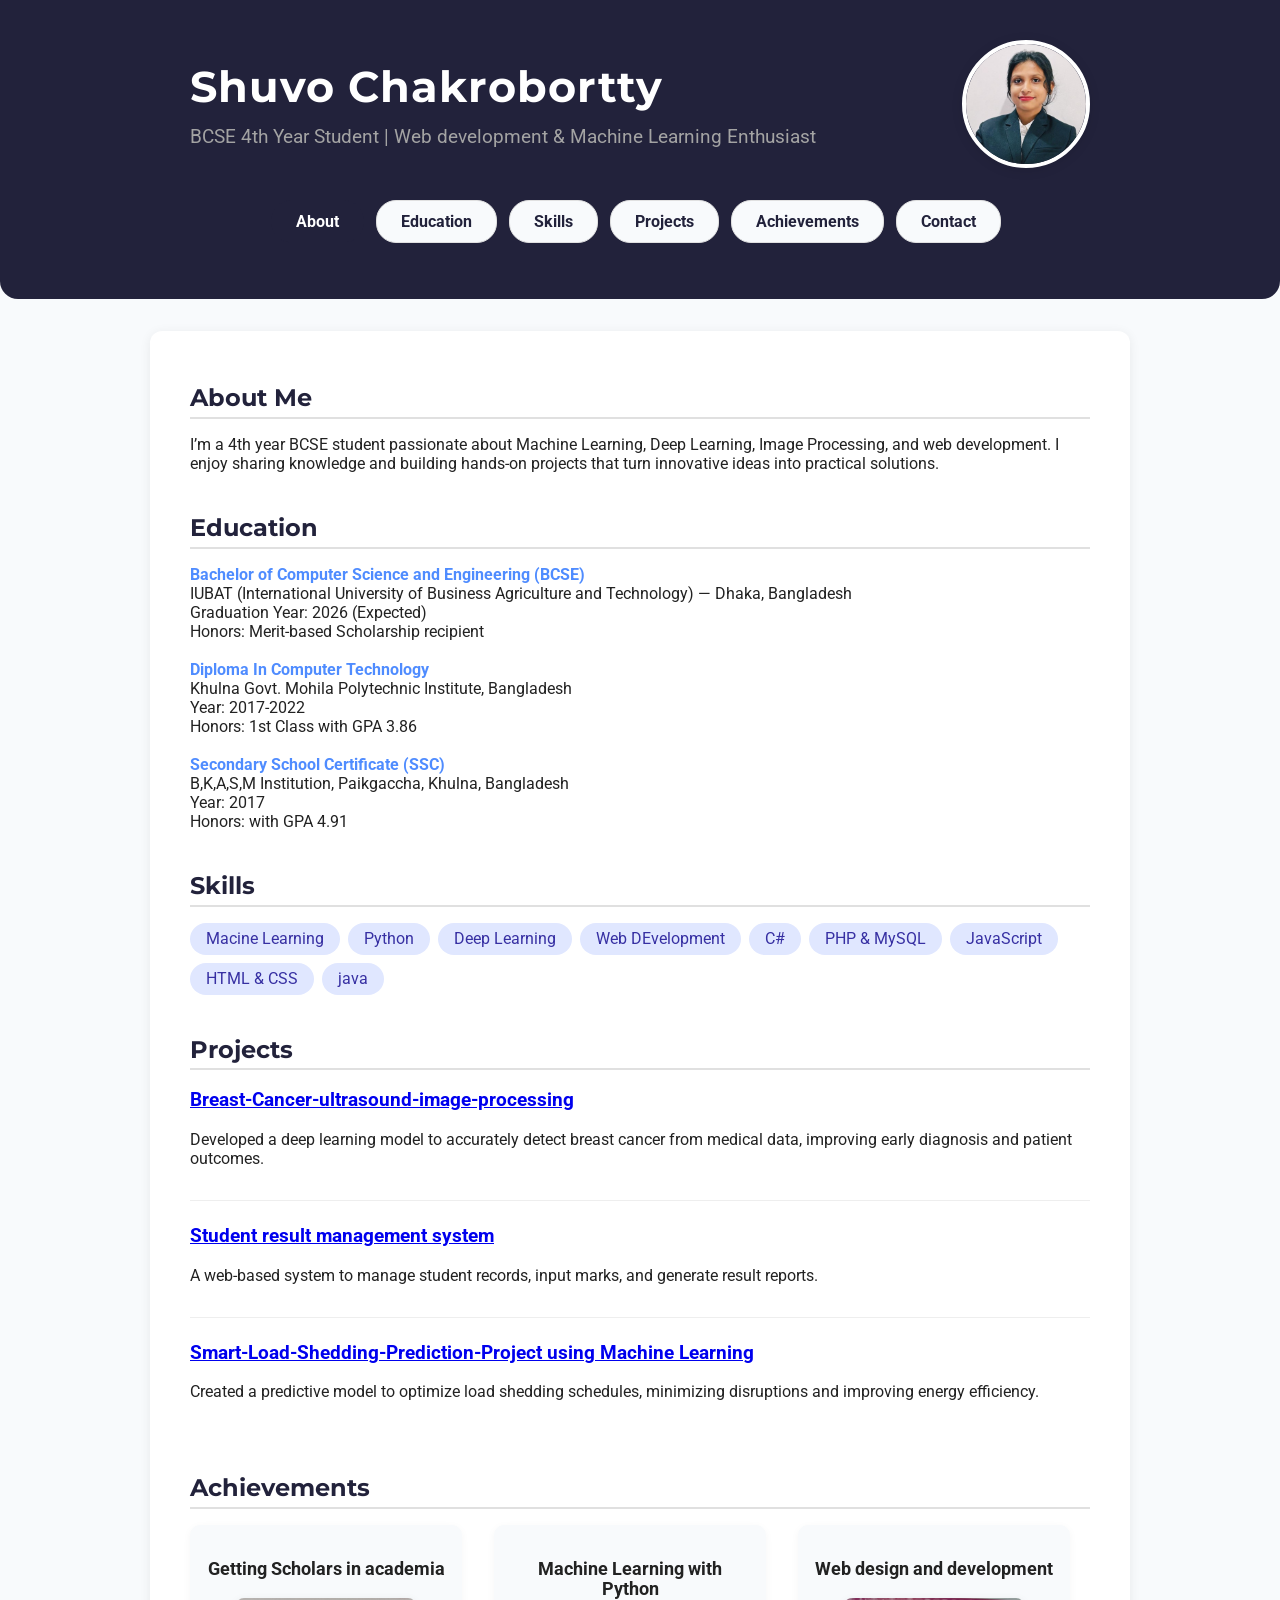
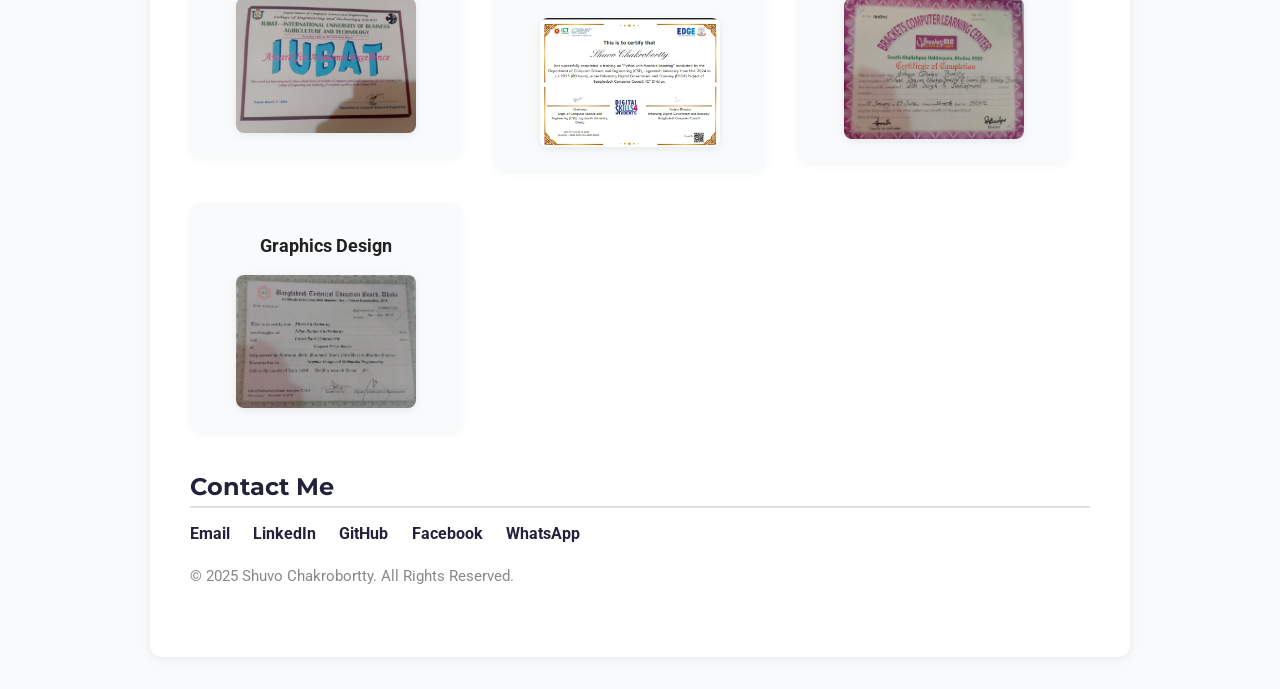
==== index.html @ f6834ede "updated" ====
<!DOCTYPE html>
<html lang="en">
<head>
    <meta charset="UTF-8">
    <meta name="viewport" content="width=device-width, initial-scale=1.0">
    <title> Shuvo Chakrobortty - Portfolio</title>
    <link href="https://fonts.googleapis.com/css?family=Montserrat:700,400|Roboto:400,700&display=swap" rel="stylesheet">
    <link rel="stylesheet" href="style.css">
</head>
<body>
    <header>
        <div class="header-flex">
            <div class="header-info">
                <h1 id="name">Shuvo Chakrobortty</h1>
                <p id="role">BCSE 4th Year Student | Web development  & Machine Learning Enthusiast</p>
            </div>
            <img src="1000022565.jpg" alt="D:\GitHub\GIT HUB SIGN IN\Portfolioe" class="profile-photo">
        </div>
        <nav>
            <a href="#about" class="active">About</a>
            <a href="#education">Education</a>
            <a href="#skills">Skills</a>
            <a href="#projects">Projects</a>
            <a href="#achievements">Achievements</a>
            <a href="#contact">Contact</a>
        </nav>
    </header>
    <div class="container">
        <section id="about" class="section active">
            <h2>About Me</h2>
            <p id="about-text">I’m a 4th year BCSE student passionate about Machine Learning, Deep Learning, Image Processing, and web development. I enjoy sharing knowledge and building hands-on projects that turn innovative ideas into practical solutions.</p>
        </section>
        <section id="education" class="section">
            <h2>Education</h2>
            <div class="edu-block">
                <div class="edu-title">Bachelor of Computer Science and Engineering (BCSE)</div>
                <div>IUBAT (International University of Business Agriculture and Technology) — Dhaka, Bangladesh</div>
                <div>Graduation Year: 2026 (Expected)</div>
                <div>Honors: Merit-based Scholarship recipient</div>
            </div>
            <div class="edu-block">
                <div class="edu-title">Diploma In Computer Technology</div>
                <div>Khulna Govt. Mohila Polytechnic Institute, Bangladesh</div>
                <div>Year: 2017-2022</div>
                <div>Honors: 1st Class with GPA 3.86</div>
            </div>
            <div class="edu-block">
                <div class="edu-title">Secondary School Certificate (SSC)</div>
                <div>B,K,A,S,M Institution, Paikgaccha, Khulna, Bangladesh</div>
                <div>Year: 2017</div>
                <div>Honors: with GPA 4.91</div>
            </div>
        </section>
        <section id="skills" class="section">
            <h2>Skills</h2>
            <div class="skills-list" id="skills-list"></div>
        </section>
        <section id="projects" class="section">
            <h2>Projects</h2>
            <div id="projects-list"></div>
        </section>
        <section id="achievements" class="section">
            <h2>Achievements</h2>
            <div id="achievements-list"></div>
        </section>
        <section id="contact" class="section">
            <h2>Contact Me</h2>
            <div class="contact-links">
                <a href="srishuvo928@gmail.com">Email</a>
                <a href="https://www.linkedin.com/in/shuvo-chakrobortty-3897a1336/" target="_blank">LinkedIn</a>
                <a href="https://github.com/Shuvo928" target="_blank">GitHub</a>
                <a href="https://www.facebook.com/shuvosri.chakrobortty/" target="_blank">Facebook</a>
                <a href="https://wa.me/+8801853737654" target="_blank">WhatsApp</a>
            </div>
            <div style="margin-top:1.5rem;color:#888;font-size:0.95em;">© 2025 Shuvo Chakrobortty. All Rights Reserved.</div>
        </section>
    </div>
    <!-- Image modal for achievement images -->
    <div id="img-modal" class="img-modal" role="dialog" aria-hidden="true">
        <button class="modal-close" aria-label="Close">&times;</button>
        <div class="modal-content"><img src="" alt=""></div>
    </div>
    <script src="main.js"></script>
</body>
</html>
---- style.css ----
/* Header flex layout for name/info and photo */
.header-flex {
    display: flex;
    align-items: center;
    justify-content: space-between;
    max-width: 900px;
    margin: 0 auto;
    padding: 0 2.5rem;
}
.header-info {
    text-align: left;
}
.profile-photo {
    width: 120px;
    height: 120px;
    object-fit: cover;
    border-radius: 50%;
    border: 4px solid #fff;
    box-shadow: 0 2px 12px rgba(0,0,0,0.10);
    background: #e0e0e0;
    margin-left: 2rem;
}
@media (max-width: 700px) {
    .header-flex {
        flex-direction: column;
        align-items: center;
        padding: 0 1rem;
    }
    .header-info {
        text-align: center;
    }
    .profile-photo {
        margin-left: 0;
        margin-top: 1rem;
    }
}
body {
    font-family: 'Roboto', Arial, sans-serif;
    margin: 0;
    background: #f8fafc;
    color: #222;
}
.container {
    max-width: 900px;
    margin: 2rem auto;
    background: #fff;
    border-radius: 12px;
    box-shadow: 0 2px 12px rgba(0,0,0,0.07);
    padding: 2rem 2.5rem;
}
header {
    background: #22223b;
    color: #fff;
    padding: 2.5rem 0 1.5rem 0;
    text-align: center;
    border-radius: 0 0 18px 18px;
}
header h1 {
    margin: 0;
    font-family: 'Montserrat', Arial, sans-serif;
    font-size: 2.7rem;
    letter-spacing: 1px;
}
header p {
    margin: 0.7rem 0 0 0;
    font-size: 1.2rem;
    color: #a3a3a3;
}
nav {
    margin: 2rem 0 1.5rem 0;
    text-align: center;
}
nav a {
    display: inline-block;
    background: #f8fafc;
    color: #22223b;
    border: 1px solid #e0e0e0;
    padding: 0.7rem 1.5rem;
    margin: 0 0.5rem 0.5rem 0;
    border-radius: 20px;
    font-weight: bold;
    text-decoration: none;
    transition: background 0.2s, color 0.2s, border 0.2s;
}
nav a.active, nav a:hover {
    background: #22223b;
    color: #fff;
    border: 1px solid #22223b;
}
section {
    margin-bottom: 2.5rem;
}
h2 {
    font-family: 'Montserrat', Arial, sans-serif;
    color: #22223b;
    margin-bottom: 1rem;
    font-size: 1.5rem;
    border-bottom: 2px solid #e0e0e0;
    padding-bottom: 0.3rem;
}
.skills-list {
    display: flex;
    flex-wrap: wrap;
    gap: 0.5rem;
}
.skill {
    background: #e0e7ff;
    color: #3730a3;
    padding: 0.4rem 1rem;
    border-radius: 16px;
    font-size: 1rem;
}
.project {
    margin-bottom: 1.5rem;
    padding-bottom: 1rem;
    border-bottom: 1px solid #eee;
}
.project:last-child {
    border-bottom: none;
}
.edu-block, .exp-block {
    margin-bottom: 1.2rem;
}
.edu-title, .exp-title {
    font-weight: bold;
    color: #4f8cff;
}
/* Achievements horizontal layout */
.achievements-list {
    display: flex;
    flex-wrap: wrap;
    gap: 2rem;
    align-items: flex-start;
    justify-content: flex-start;
}
.achievement-item {
    flex: 0 1 240px;
    display: flex;
    flex-direction: column;
    align-items: center;
    background: #f8fafc;
    border-radius: 10px;
    box-shadow: 0 2px 8px rgba(0,0,0,0.04);
    padding: 1rem 1rem 1.5rem 1rem;
    min-width: 200px;
    max-width: 260px;
}
.achievement-item h3 {
    font-size: 1.1rem;
    margin-bottom: 0.7rem;
    text-align: center;
}
.cert-img {
    max-width: 180px;
    border-radius: 8px;
    margin: 0.5rem 0 0 0;
    box-shadow: 0 2px 8px rgba(0,0,0,0.08);
}
@media (max-width: 900px) {
    .achievements-list {
        gap: 1rem;
    }
    .achievement-item {
        max-width: 48vw;
    }
}
@media (max-width: 600px) {
    .achievements-list {
        flex-direction: column;
        gap: 1.5rem;
    }
    .achievement-item {
        max-width: 100%;
    }
}
.contact-links a {
    margin-right: 1.2rem;
    color: #22223b;
    text-decoration: none;
    font-weight: bold;
    transition: color 0.2s;
}
.contact-links a:hover {
    color: #4f8cff;
}
@media (max-width: 600px) {
    .container { padding: 1rem; }
    header h1 { font-size: 1.5rem; }
}

/* Image modal styles */
#img-modal {
    position: fixed;
    inset: 0;
    display: none;
    align-items: center;
    justify-content: center;
    background: rgba(0,0,0,0.75);
    z-index: 1200;
    padding: 2rem;
}
#img-modal.open {
    display: flex;
}
#img-modal .modal-content img {
    max-width: 100%;
    max-height: 100%;
    border-radius: 8px;
    box-shadow: 0 6px 30px rgba(0,0,0,0.6);
}
.modal-close {
    position: absolute;
    top: 18px;
    right: 20px;
    background: transparent;
    color: #fff;
    border: none;
    font-size: 2rem;
    line-height: 1;
    cursor: pointer;
}
.cert-img { cursor: zoom-in; }
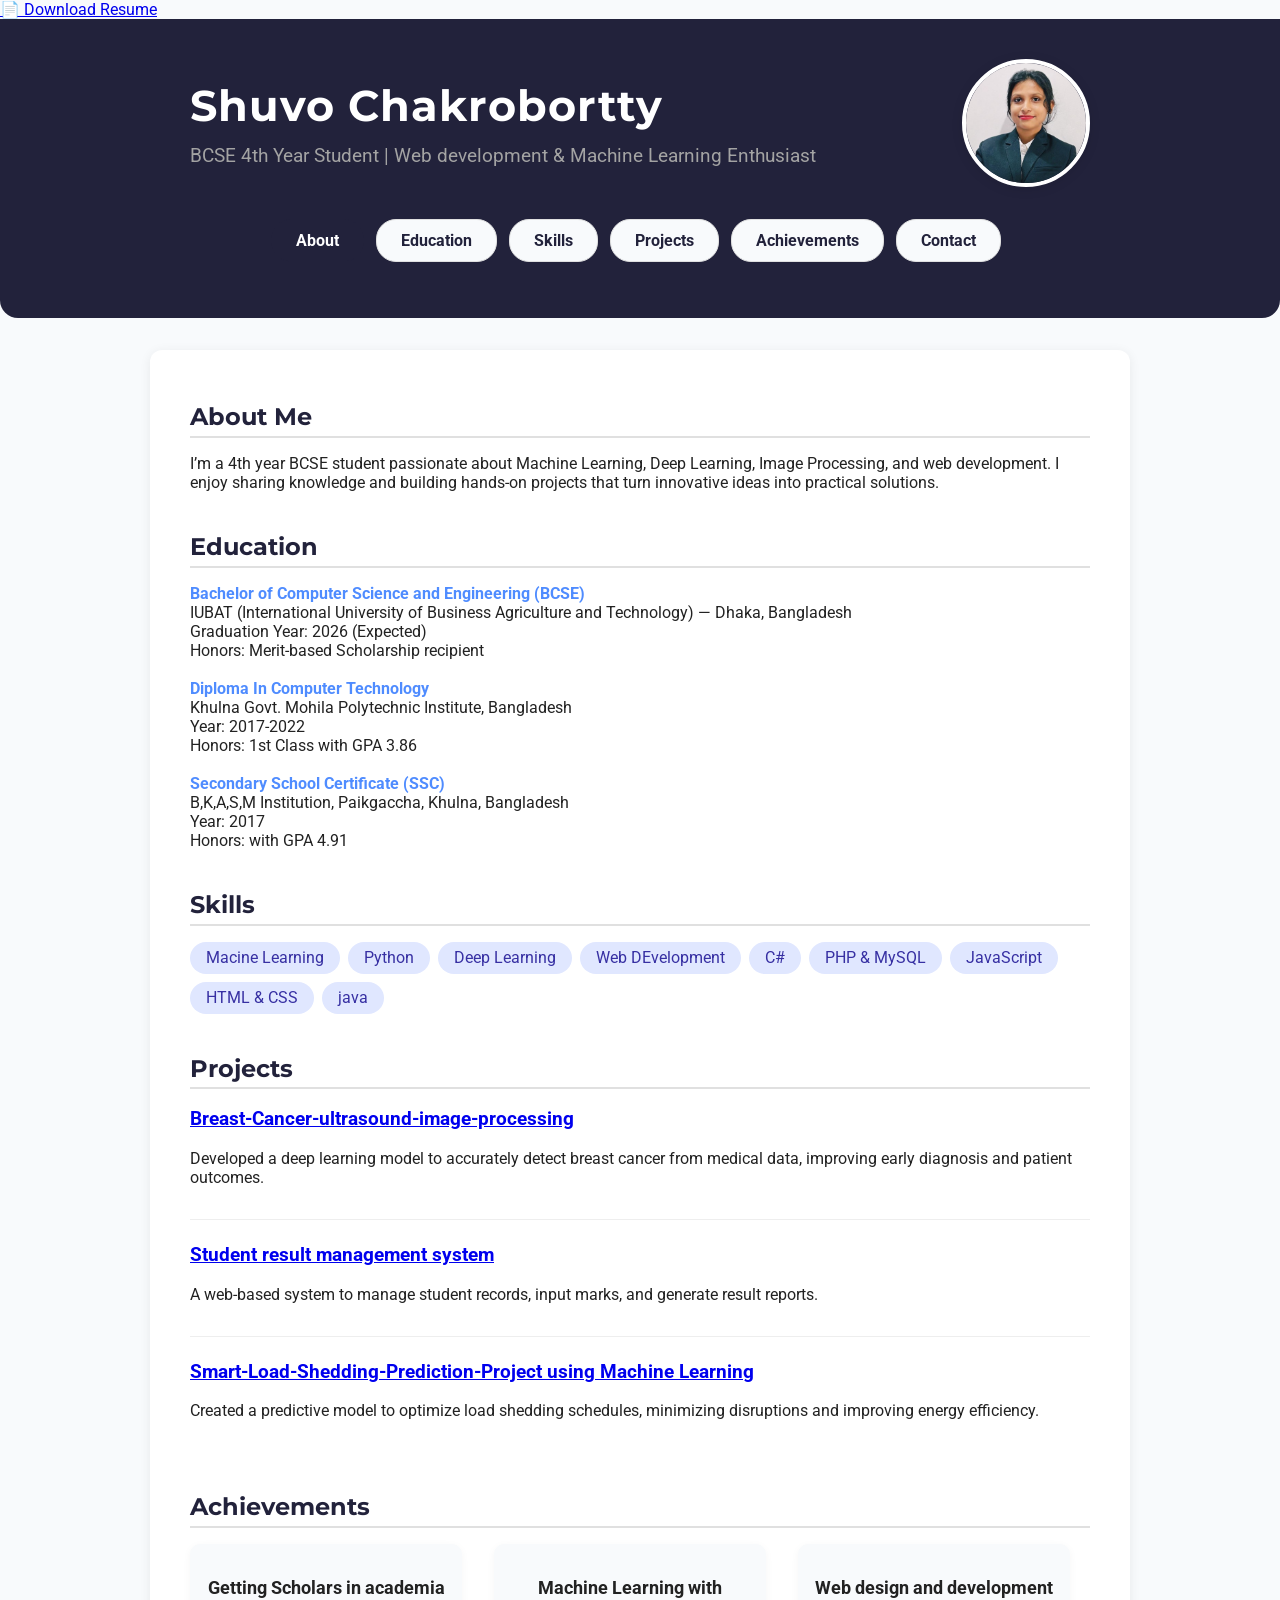
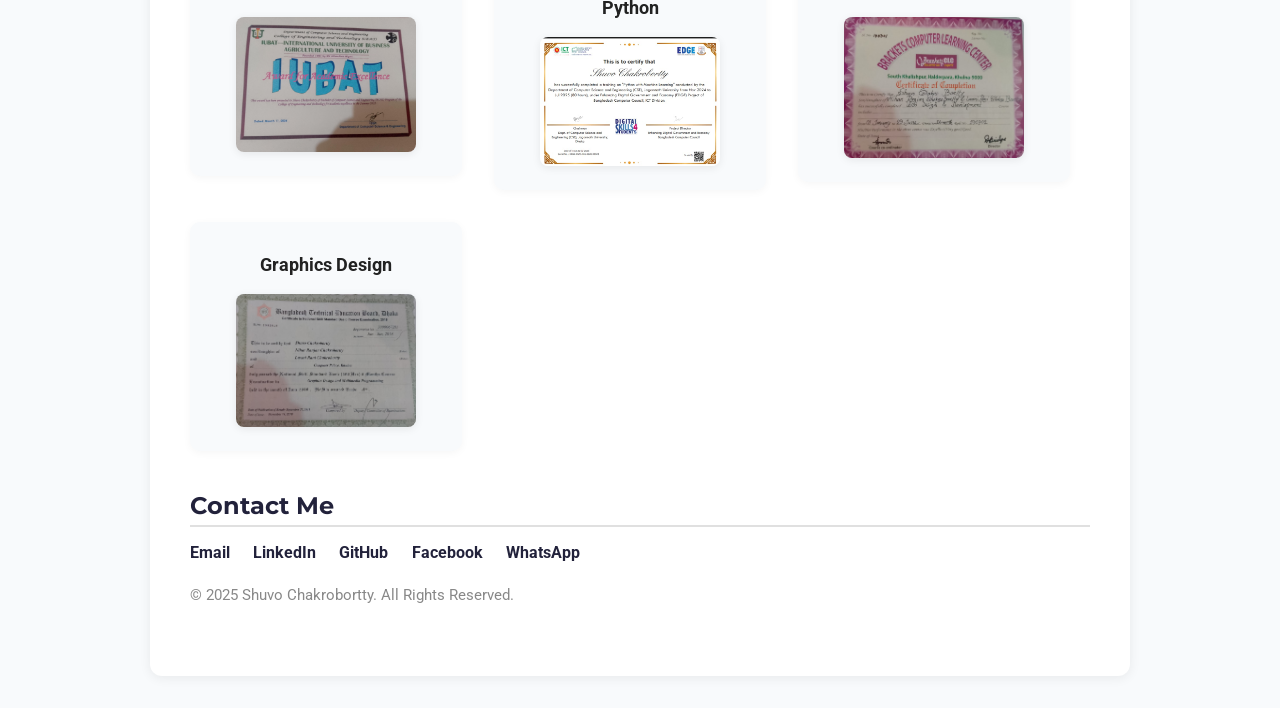
==== commit 3aa6e7ba: "updated Added a section to download the resume in index.html." ====
--- a/index.html
+++ b/index.html
@@ -6,6 +6,10 @@
     <title> Shuvo Chakrobortty - Portfolio</title>
     <link href="https://fonts.googleapis.com/css?family=Montserrat:700,400|Roboto:400,700&display=swap" rel="stylesheet">
     <link rel="stylesheet" href="style.css">
+    <!-- Add this after the nav or inside header-info -->
+<div class="download-resume">
+    <a href="path/to/your-resume.pdf" download class="download-btn">📄 Download Resume</a>
+</div>
 </head>
 <body>
     <header>
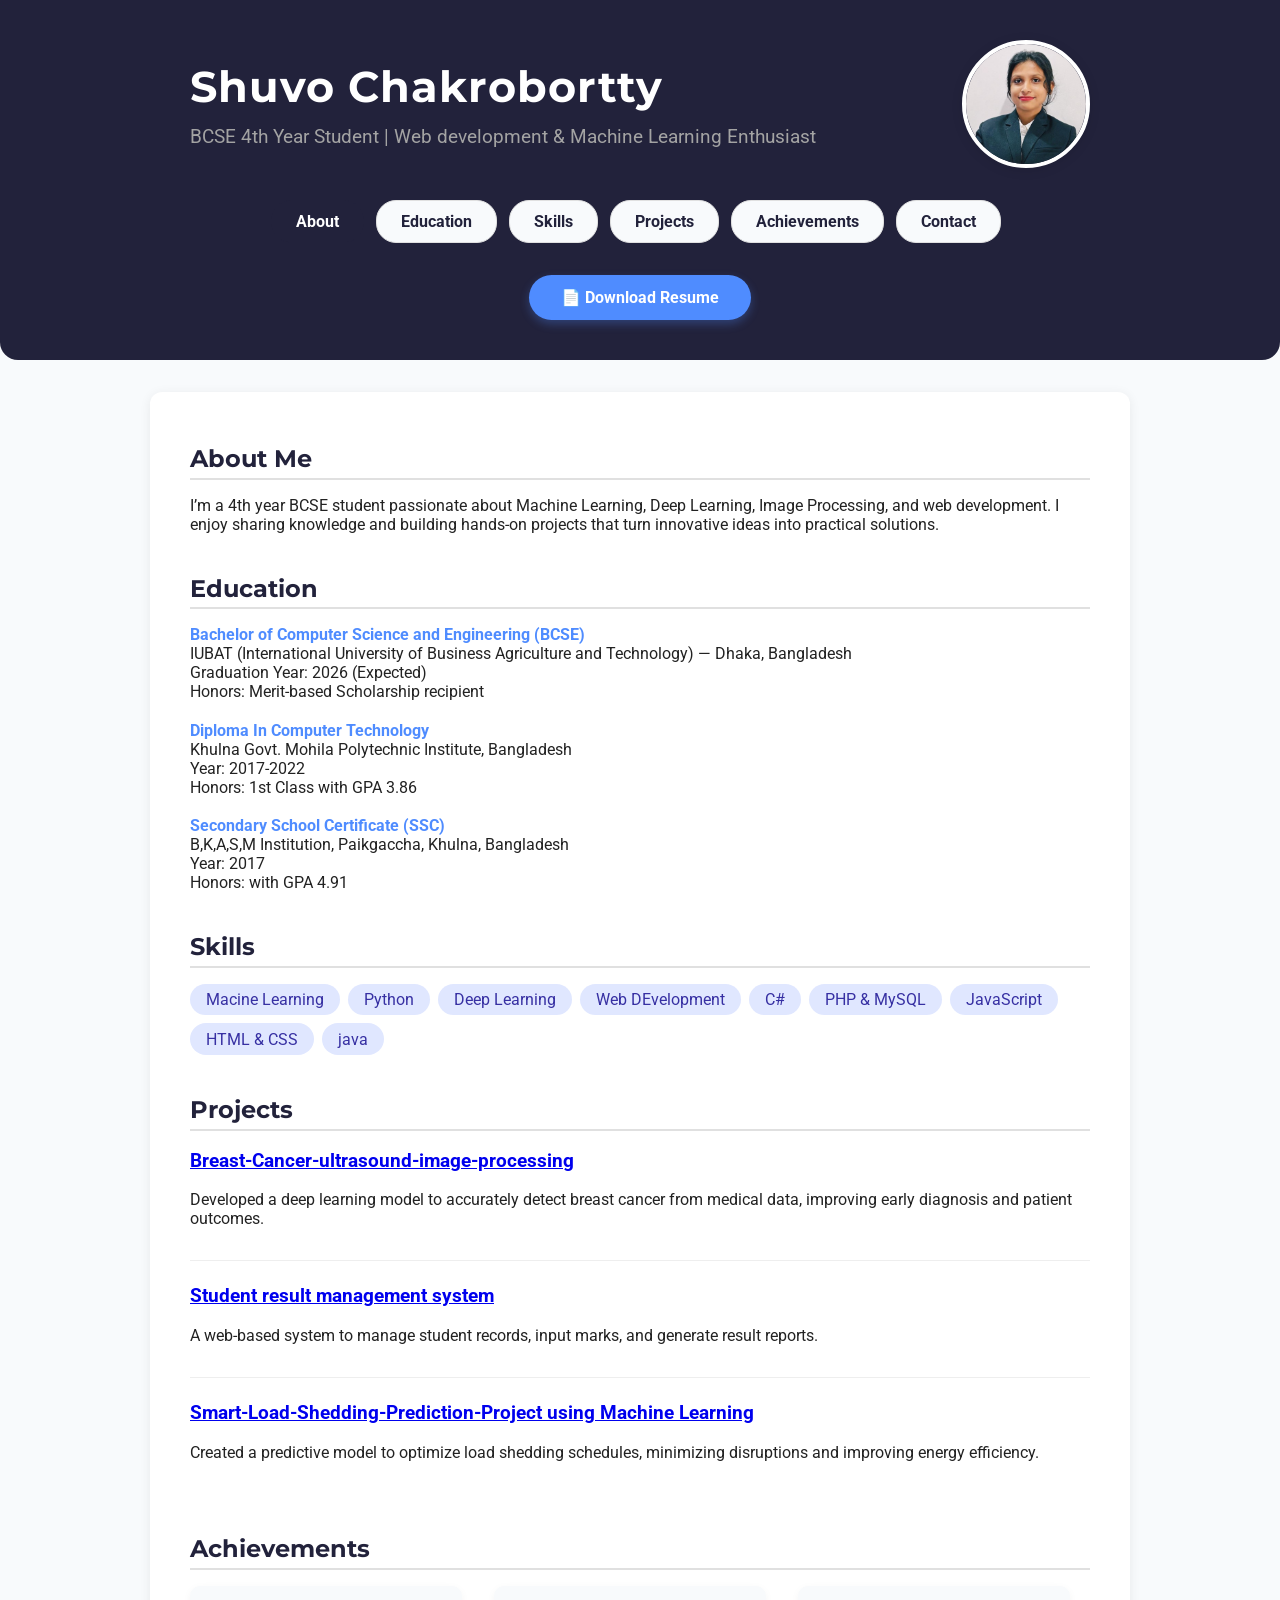
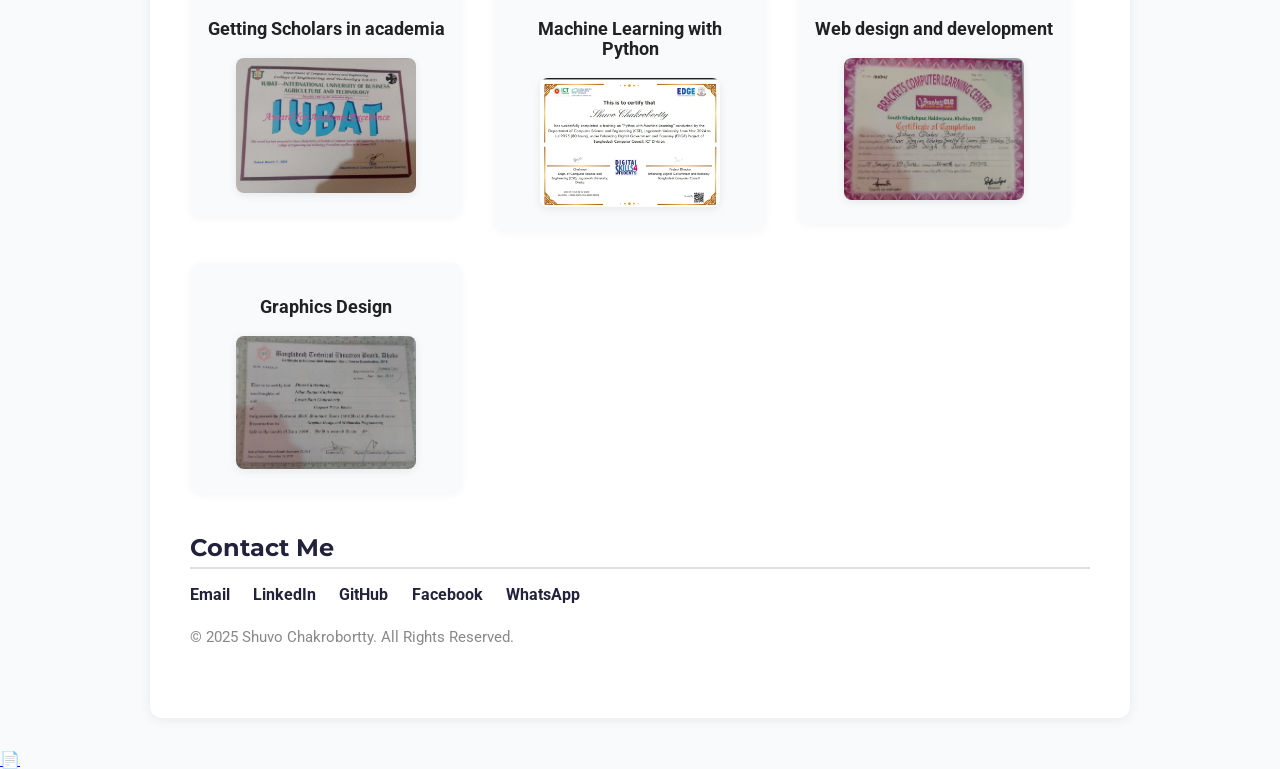
==== commit 5472f863: "updated Added a floating download button for the resume." ====
--- a/index.html
+++ b/index.html
@@ -6,10 +6,7 @@
     <title> Shuvo Chakrobortty - Portfolio</title>
     <link href="https://fonts.googleapis.com/css?family=Montserrat:700,400|Roboto:400,700&display=swap" rel="stylesheet">
     <link rel="stylesheet" href="style.css">
-    <!-- Add this after the nav or inside header-info -->
-<div class="download-resume">
-    <a href="path/to/your-resume.pdf" download class="download-btn">📄 Download Resume</a>
-</div>
+    
 </head>
 <body>
     <header>
@@ -28,6 +25,11 @@
             <a href="#achievements">Achievements</a>
             <a href="#contact">Contact</a>
         </nav>
+        <!-- Add this after the nav or inside header-info -->
+<div class="download-resume">
+    <a href="path/to/your-resume.pdf" download class="download-btn">📄 Download Resume</a>
+</div>
+        
     </header>
     <div class="container">
         <section id="about" class="section active">
@@ -85,5 +87,9 @@
         <div class="modal-content"><img src="" alt=""></div>
     </div>
     <script src="main.js"></script>
+    <!-- Floating download button -->
+<a href="path/to/your-resume.pdf" download class="float-download" title="Download Resume">
+    <span>📄</span>
+</a>
 </body>
 </html>
--- a/style.css
+++ b/style.css
@@ -9,6 +9,41 @@
 }
 .header-info {
     text-align: left;
+}
+.download-resume {
+    text-align: center;
+    margin: 1rem 0;
+}
+
+.download-btn {
+    display: inline-block;
+    background: #4f8cff;
+    color: white;
+    padding: 0.8rem 2rem;
+    border-radius: 30px;
+    text-decoration: none;
+    font-weight: bold;
+    transition: background 0.3s, transform 0.2s;
+    box-shadow: 0 4px 10px rgba(79, 140, 255, 0.3);
+}
+
+.download-btn:hover {
+    background: #3730a3;
+    transform: translateY(-2px);
+}
+
+.download-btn:active {
+    transform: translateY(0);
+}
+.resume-download {
+    background: #4f8cff;
+    color: white !important;
+    padding: 0.3rem 1rem;
+    border-radius: 20px;
+}
+
+.resume-download:hover {
+    background: #3730a3;
 }
 .profile-photo {
     width: 120px;
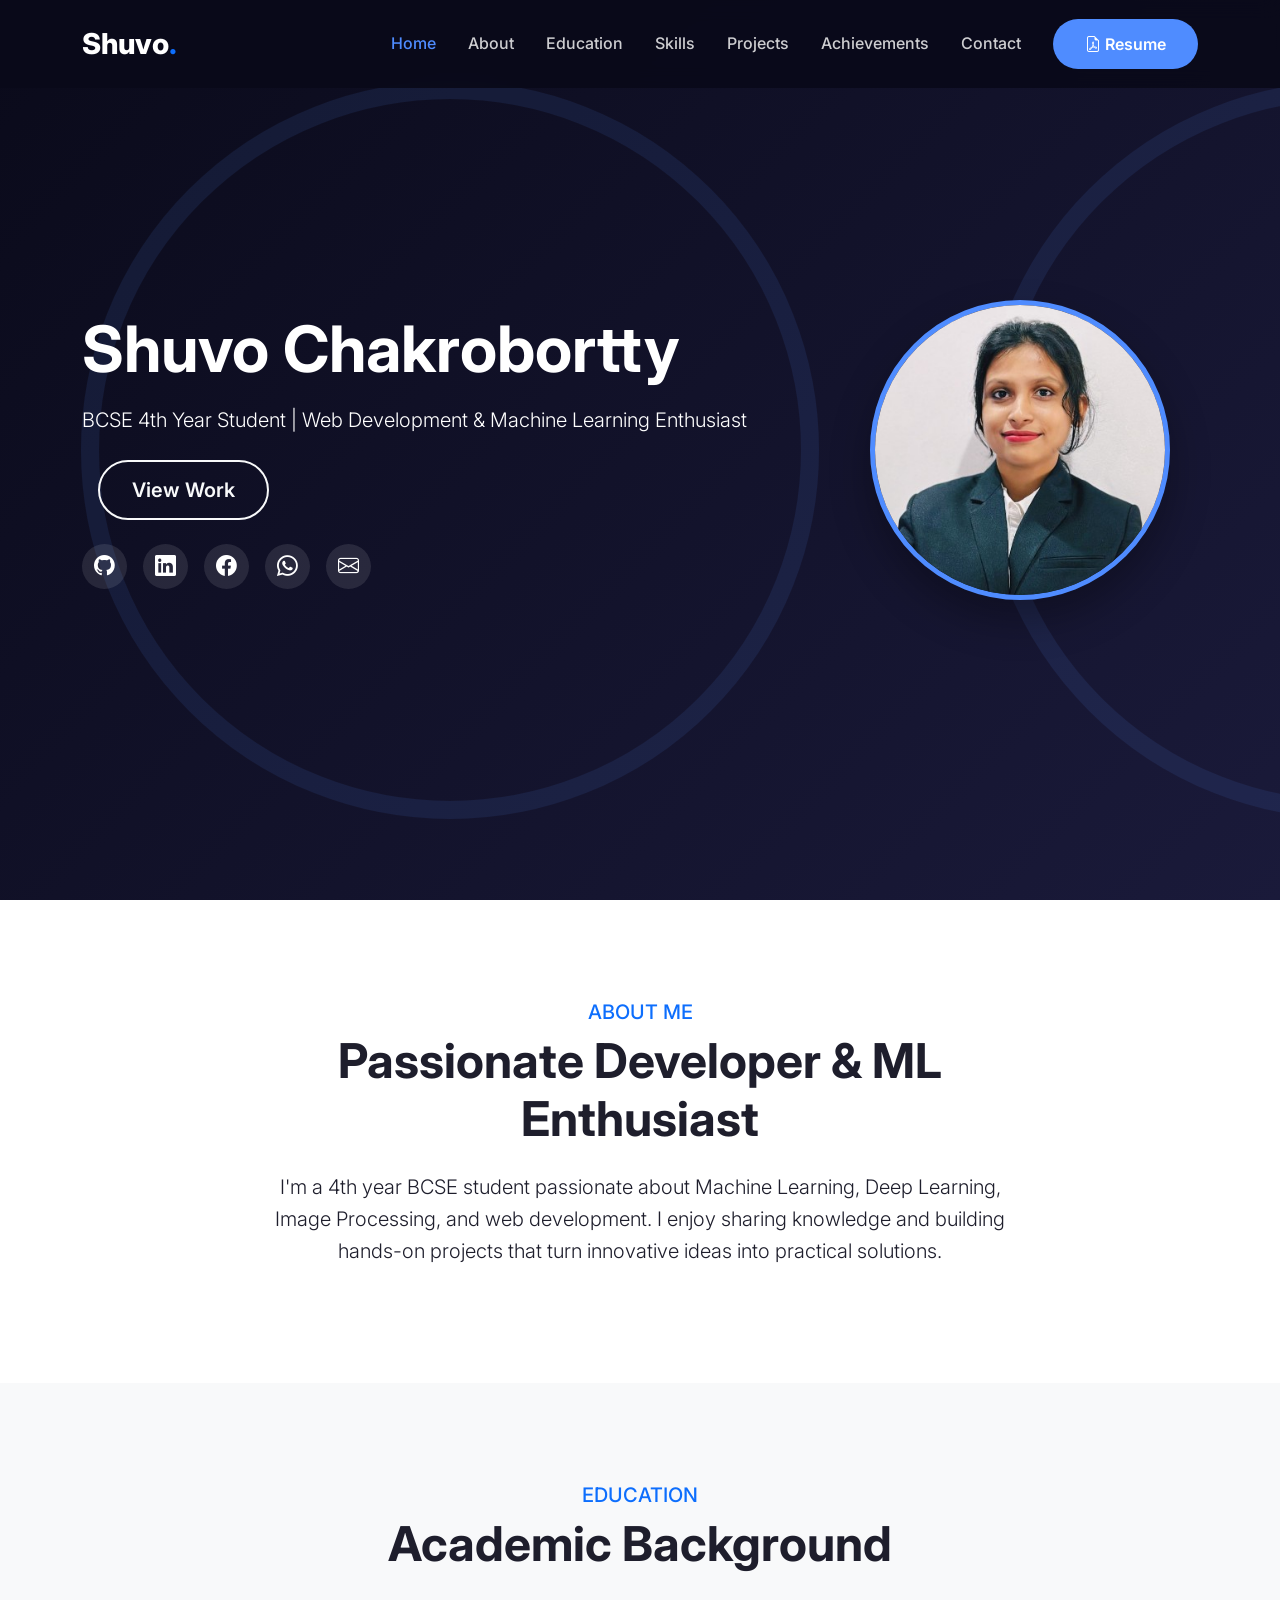
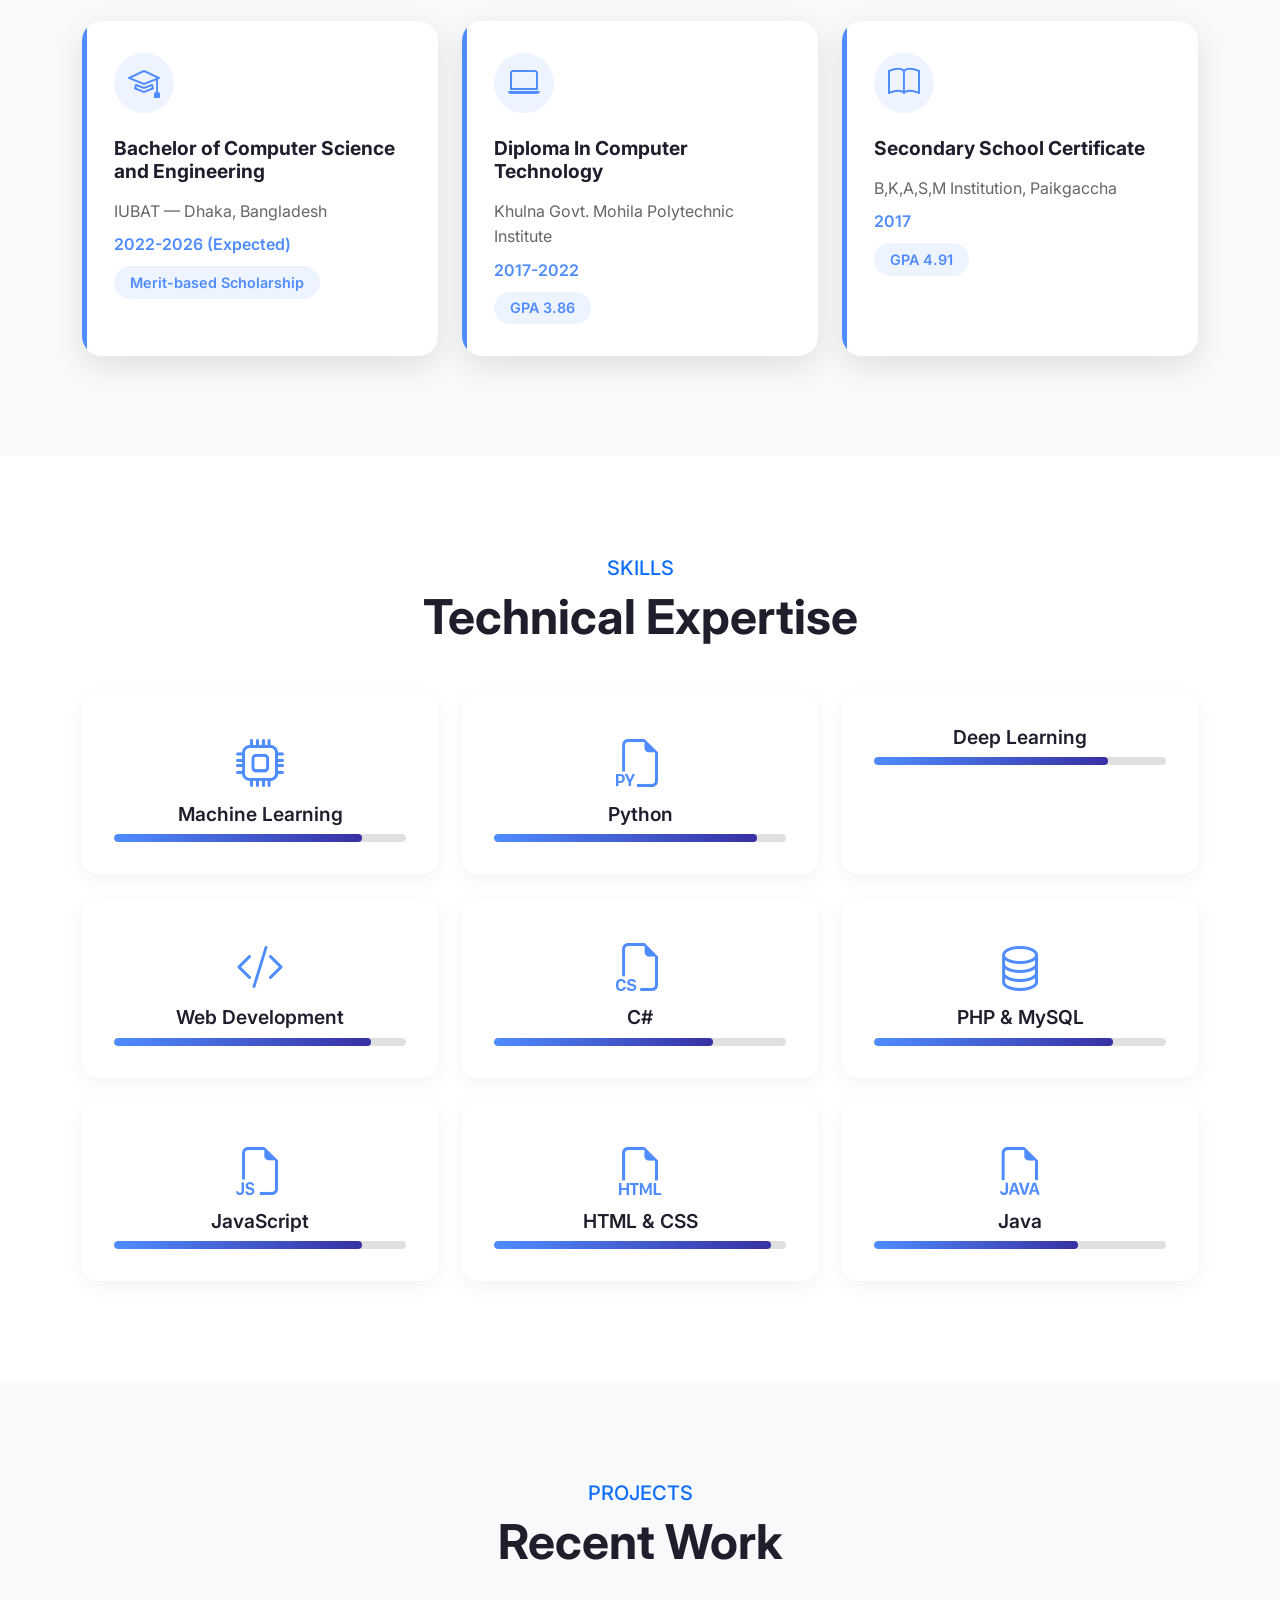
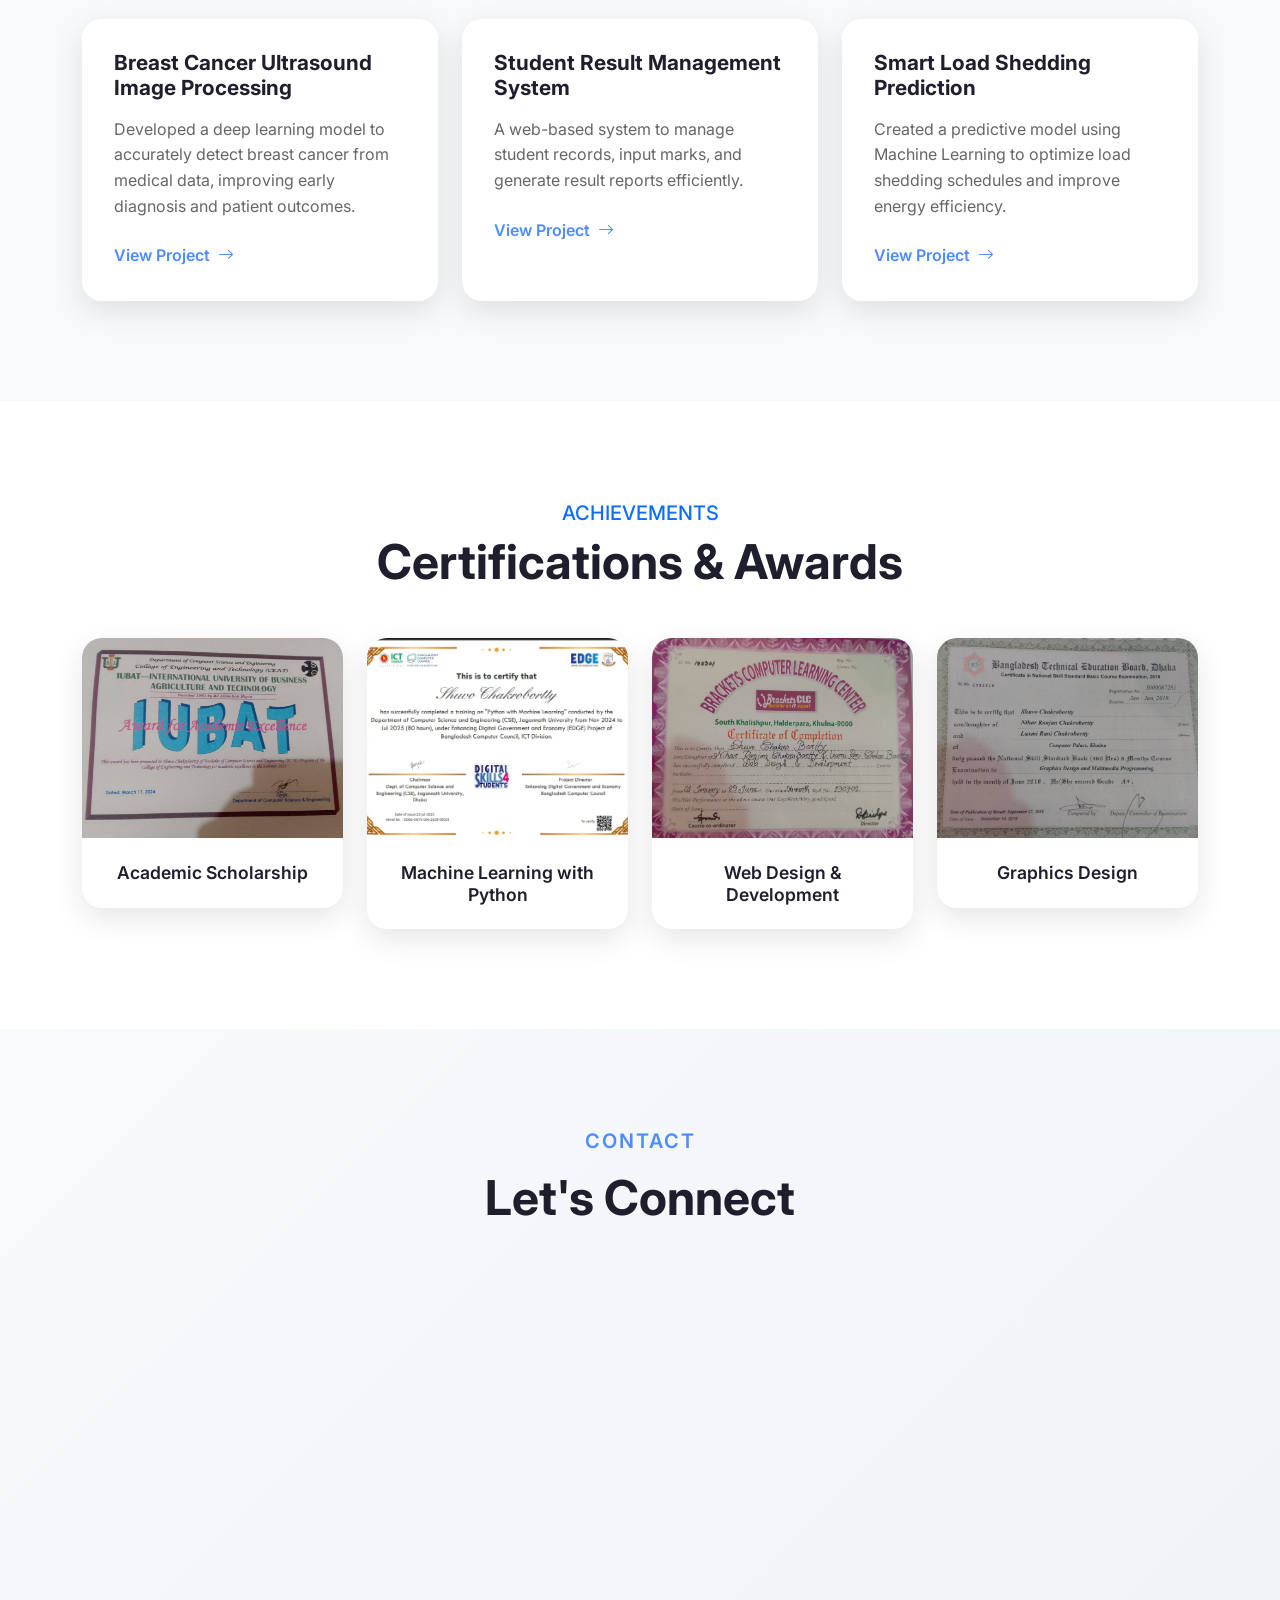
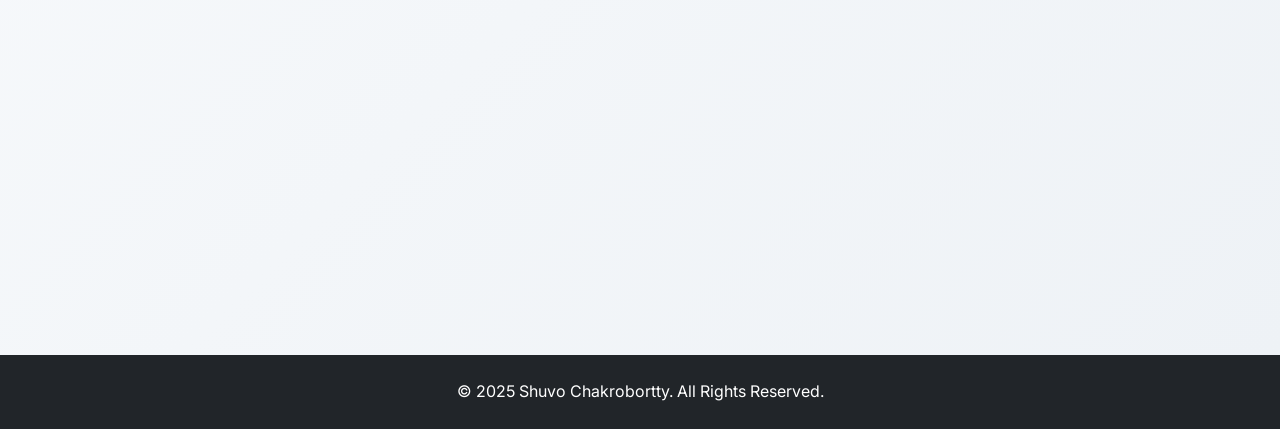
==== commit c09a0f1b: "updated" ====
--- a/index.html
+++ b/index.html
@@ -3,93 +3,266 @@
 <head>
     <meta charset="UTF-8">
     <meta name="viewport" content="width=device-width, initial-scale=1.0">
-    <title> Shuvo Chakrobortty - Portfolio</title>
-    <link href="https://fonts.googleapis.com/css?family=Montserrat:700,400|Roboto:400,700&display=swap" rel="stylesheet">
-    <link rel="stylesheet" href="style.css">
+    <title>Shuvo Chakrobortty - Portfolio</title>
     
+    <!-- Bootstrap 5 CSS -->
+    <link href="https://cdn.jsdelivr.net/npm/bootstrap@5.3.0/dist/css/bootstrap.min.css" rel="stylesheet">
+    <!-- Bootstrap Icons -->
+    <link rel="stylesheet" href="https://cdn.jsdelivr.net/npm/bootstrap-icons@1.11.0/font/bootstrap-icons.css">
+    <!-- Google Fonts -->
+    <link href="https://fonts.googleapis.com/css2?family=Inter:wght@300;400;500;600;700;800&display=swap" rel="stylesheet">
+    <!-- AOS Animation Library -->
+    <link href="https://unpkg.com/aos@2.3.1/dist/aos.css" rel="stylesheet">
+    <!-- Custom CSS -->
+    <link rel="stylesheet" href="css/style.css">
 </head>
 <body>
-    <header>
-        <div class="header-flex">
-            <div class="header-info">
-                <h1 id="name">Shuvo Chakrobortty</h1>
-                <p id="role">BCSE 4th Year Student | Web development  & Machine Learning Enthusiast</p>
-            </div>
-            <img src="1000022565.jpg" alt="D:\GitHub\GIT HUB SIGN IN\Portfolioe" class="profile-photo">
-        </div>
-        <nav>
-            <a href="#about" class="active">About</a>
-            <a href="#education">Education</a>
-            <a href="#skills">Skills</a>
-            <a href="#projects">Projects</a>
-            <a href="#achievements">Achievements</a>
-            <a href="#contact">Contact</a>
-        </nav>
-        <!-- Add this after the nav or inside header-info -->
-<div class="download-resume">
-    <a href="path/to/your-resume.pdf" download class="download-btn">📄 Download Resume</a>
-</div>
-        
-    </header>
+
+    <!-- Navigation Bar -->
+    <nav class="navbar navbar-expand-lg navbar-dark fixed-top">
+        <div class="container">
+            <a class="navbar-brand" href="#">Shuvo<span class="text-primary">.</span></a>
+            <button class="navbar-toggler" type="button" data-bs-toggle="collapse" data-bs-target="#navbarNav">
+                <span class="navbar-toggler-icon"></span>
+            </button>
+            <div class="collapse navbar-collapse" id="navbarNav">
+                <ul class="navbar-nav ms-auto">
+                    <li class="nav-item"><a class="nav-link" href="#home">Home</a></li>
+                    <li class="nav-item"><a class="nav-link" href="#about">About</a></li>
+                    <li class="nav-item"><a class="nav-link" href="#education">Education</a></li>
+                    <li class="nav-item"><a class="nav-link" href="#skills">Skills</a></li>
+                    <li class="nav-item"><a class="nav-link" href="#projects">Projects</a></li>
+                    <li class="nav-item"><a class="nav-link" href="#achievements">Achievements</a></li>
+                    <li class="nav-item"><a class="nav-link" href="#contact">Contact</a></li>
+                </ul>
+                <a href="CV.pdf" download class="btn btn-primary ms-lg-3 mt-3 mt-lg-0">
+                    <i class="bi bi-file-earmark-pdf"></i> Resume
+                </a>
+            </div>
+        </div>
+    </nav>
+
+    <!-- Hero Section -->
+    <section id="home" class="hero-section">
+        <div class="container">
+            <div class="row align-items-center min-vh-100">
+                <div class="col-lg-8" data-aos="fade-up">
+                    
+                    <h1 class="display-3 fw-bold mb-3">Shuvo Chakrobortty</h1>
+                    <p class="lead mb-4">BCSE 4th Year Student | Web Development & Machine Learning Enthusiast</p>
+                    <div class="hero-buttons">
+                        
+                        <a href="#projects" class="btn btn-outline-light btn-lg ms-3">View Work</a>
+                    </div>
+                    <div class="social-links mt-4">
+                        <a href="https://github.com/Shuvo928" target="_blank" class="social-icon"><i class="bi bi-github"></i></a>
+                        <a href="https://www.linkedin.com/in/shuvo-chakrobortty-3897a1336/" target="_blank" class="social-icon"><i class="bi bi-linkedin"></i></a>
+                        <a href="https://www.facebook.com/shuvosri.chakrobortty/" target="_blank" class="social-icon"><i class="bi bi-facebook"></i></a>
+                        <a href="https://wa.me/+8801853737654" target="_blank" class="social-icon"><i class="bi bi-whatsapp"></i></a>
+                        <a href="mailto:srishuvo928@gmail.com" class="social-icon"><i class="bi bi-envelope"></i></a>
+                    </div>
+                </div>
+                <div class="col-lg-4" data-aos="fade-left" data-aos-delay="200">
+                    <div class="hero-image-wrapper">
+                        <img src="images/profile.jpg" alt="Shuvo Chakrobortty" class="hero-image">
+                    </div>
+                </div>
+            </div>
+        </div>
+    </section>
+
+    <!-- About Section -->
+    <section id="about" class="section-padding">
+        <div class="container">
+            <div class="row">
+                <div class="col-lg-8 mx-auto text-center" data-aos="fade-up">
+                    <h5 class="text-primary">ABOUT ME</h5>
+                    <h2 class="display-5 fw-bold mb-4">Passionate Developer & ML Enthusiast</h2>
+                    <p class="lead">I'm a 4th year BCSE student passionate about Machine Learning, Deep Learning, Image Processing, and web development. I enjoy sharing knowledge and building hands-on projects that turn innovative ideas into practical solutions.</p>
+                </div>
+            </div>
+        </div>
+    </section>
+
+    <!-- Education Section -->
+    <section id="education" class="section-padding bg-light">
+        <div class="container">
+            <div class="text-center mb-5" data-aos="fade-up">
+                <h5 class="text-primary">EDUCATION</h5>
+                <h2 class="display-5 fw-bold">Academic Background</h2>
+            </div>
+            <div class="row g-4">
+                <div class="col-md-4" data-aos="fade-up">
+                    <div class="edu-card">
+                        <div class="edu-icon">
+                            <i class="bi bi-mortarboard"></i>
+                        </div>
+                        <h4>Bachelor of Computer Science and Engineering</h4>
+                        <p class="institution">IUBAT — Dhaka, Bangladesh</p>
+                        <p class="year">2022-2026 (Expected)</p>
+                        <span class="honor">Merit-based Scholarship</span>
+                    </div>
+                </div>
+                <div class="col-md-4" data-aos="fade-up" data-aos-delay="100">
+                    <div class="edu-card">
+                        <div class="edu-icon">
+                            <i class="bi bi-laptop"></i>
+                        </div>
+                        <h4>Diploma In Computer Technology</h4>
+                        <p class="institution">Khulna Govt. Mohila Polytechnic Institute</p>
+                        <p class="year">2017-2022</p>
+                        <span class="honor">GPA 3.86</span>
+                    </div>
+                </div>
+                <div class="col-md-4" data-aos="fade-up" data-aos-delay="200">
+                    <div class="edu-card">
+                        <div class="edu-icon">
+                            <i class="bi bi-book"></i>
+                        </div>
+                        <h4>Secondary School Certificate</h4>
+                        <p class="institution">B,K,A,S,M Institution, Paikgaccha</p>
+                        <p class="year">2017</p>
+                        <span class="honor">GPA 4.91</span>
+                    </div>
+                </div>
+            </div>
+        </div>
+    </section>
+
+    <!-- Skills Section -->
+    <section id="skills" class="section-padding">
+        <div class="container">
+            <div class="text-center mb-5" data-aos="fade-up">
+                <h5 class="text-primary">SKILLS</h5>
+                <h2 class="display-5 fw-bold">Technical Expertise</h2>
+            </div>
+            <div class="row g-4" id="skills-container">
+                <!-- Skills will be populated by JavaScript -->
+            </div>
+        </div>
+    </section>
+
+    <!-- Projects Section -->
+    <section id="projects" class="section-padding bg-light">
+        <div class="container">
+            <div class="text-center mb-5" data-aos="fade-up">
+                <h5 class="text-primary">PROJECTS</h5>
+                <h2 class="display-5 fw-bold">Recent Work</h2>
+            </div>
+            <div class="row g-4" id="projects-container">
+                <!-- Projects will be populated by JavaScript -->
+            </div>
+        </div>
+    </section>
+
+    <!-- Achievements Section -->
+    <section id="achievements" class="section-padding">
+        <div class="container">
+            <div class="text-center mb-5" data-aos="fade-up">
+                <h5 class="text-primary">ACHIEVEMENTS</h5>
+                <h2 class="display-5 fw-bold">Certifications & Awards</h2>
+            </div>
+            <div class="row g-4" id="achievements-container">
+                <!-- Achievements will be populated by JavaScript -->
+            </div>
+        </div>
+    </section>
+
+    <!-- Contact Section -->
+<!-- Contact Section -->
+<section id="contact" class="section-padding">
     <div class="container">
-        <section id="about" class="section active">
-            <h2>About Me</h2>
-            <p id="about-text">I’m a 4th year BCSE student passionate about Machine Learning, Deep Learning, Image Processing, and web development. I enjoy sharing knowledge and building hands-on projects that turn innovative ideas into practical solutions.</p>
-        </section>
-        <section id="education" class="section">
-            <h2>Education</h2>
-            <div class="edu-block">
-                <div class="edu-title">Bachelor of Computer Science and Engineering (BCSE)</div>
-                <div>IUBAT (International University of Business Agriculture and Technology) — Dhaka, Bangladesh</div>
-                <div>Graduation Year: 2026 (Expected)</div>
-                <div>Honors: Merit-based Scholarship recipient</div>
-            </div>
-            <div class="edu-block">
-                <div class="edu-title">Diploma In Computer Technology</div>
-                <div>Khulna Govt. Mohila Polytechnic Institute, Bangladesh</div>
-                <div>Year: 2017-2022</div>
-                <div>Honors: 1st Class with GPA 3.86</div>
-            </div>
-            <div class="edu-block">
-                <div class="edu-title">Secondary School Certificate (SSC)</div>
-                <div>B,K,A,S,M Institution, Paikgaccha, Khulna, Bangladesh</div>
-                <div>Year: 2017</div>
-                <div>Honors: with GPA 4.91</div>
-            </div>
-        </section>
-        <section id="skills" class="section">
-            <h2>Skills</h2>
-            <div class="skills-list" id="skills-list"></div>
-        </section>
-        <section id="projects" class="section">
-            <h2>Projects</h2>
-            <div id="projects-list"></div>
-        </section>
-        <section id="achievements" class="section">
-            <h2>Achievements</h2>
-            <div id="achievements-list"></div>
-        </section>
-        <section id="contact" class="section">
-            <h2>Contact Me</h2>
-            <div class="contact-links">
-                <a href="srishuvo928@gmail.com">Email</a>
-                <a href="https://www.linkedin.com/in/shuvo-chakrobortty-3897a1336/" target="_blank">LinkedIn</a>
-                <a href="https://github.com/Shuvo928" target="_blank">GitHub</a>
-                <a href="https://www.facebook.com/shuvosri.chakrobortty/" target="_blank">Facebook</a>
-                <a href="https://wa.me/+8801853737654" target="_blank">WhatsApp</a>
-            </div>
-            <div style="margin-top:1.5rem;color:#888;font-size:0.95em;">© 2025 Shuvo Chakrobortty. All Rights Reserved.</div>
-        </section>
+        <div class="row">
+            <div class="col-lg-10 mx-auto">
+                <div class="text-center mb-5" data-aos="fade-up">
+                    <h5 class="text-primary">CONTACT</h5>
+                    <h2 class="display-5 fw-bold">Let's Connect</h2>
+                </div>
+                
+                <div class="row g-5">
+                    <!-- Left Column - Contact Info -->
+                    <div class="col-lg-5" data-aos="fade-right">
+                        <div class="contact-info-left">
+                            <p class="contact-description mb-4">
+                                I am open to AI/ML internships, research collaboration, and full-stack engineering opportunities. Share your idea or role details and I will follow up.
+                            </p>
+                            
+                            <div class="contact-email mb-4">
+                                <i class="bi bi-envelope-fill"></i>
+                                <span>srishuvo928@gmail.com</span>
+                            </div>
+                            
+                            <div class="contact-details">
+                                <p class="mb-2">
+                                    <i class="bi bi-telephone-fill me-2"></i> +880 1305421948
+                                </p>
+                                <p class="mb-2">
+                                    <i class="bi bi-geo-alt-fill me-2"></i> Dhaka, Bangladesh
+                                </p>
+                                <p class="mb-0">
+                                    <i class="bi bi-github me-2"></i> github.com/Shuvo928
+                                </p>
+                            </div>
+                            
+                            <div class="social-links mt-4">
+                                <a href="https://github.com/Shuvo928" target="_blank" class="social-icon"><i class="bi bi-github"></i></a>
+                                <a href="https://www.linkedin.com/in/shuvo-chakrobortty-3897a1336/" target="_blank" class="social-icon"><i class="bi bi-linkedin"></i></a>
+                                <a href="https://www.facebook.com/shuvosri.chakrobortty/" target="_blank" class="social-icon"><i class="bi bi-facebook"></i></a>
+                                <a href="https://wa.me/+01305421948" target="_blank" class="social-icon"><i class="bi bi-whatsapp"></i></a>
+                            </div>
+                        </div>
+                    </div>
+                    
+                    <!-- Right Column - Contact Form -->
+                    <div class="col-lg-7" data-aos="fade-left">
+                        <form class="contact-form" id="contactForm">
+                            <div class="mb-4">
+                                <label for="name" class="form-label">Name</label>
+                                <input type="text" class="form-control" id="name" placeholder="Your name" required>
+                            </div>
+                            
+                            <div class="mb-4">
+                                <label for="email" class="form-label">Email</label>
+                                <input type="email" class="form-control" id="email" placeholder="your.email@example.com" required>
+                            </div>
+                            
+                            <div class="mb-4">
+                                <label for="message" class="form-label">Message</label>
+                                <textarea class="form-control" id="message" rows="5" placeholder="Ask about software engineering, AI/ML projects, or hiring fit." required></textarea>
+                            </div>
+                            
+                            <button type="submit" class="btn btn-primary w-100 py-3">
+                                Send Message <i class="bi bi-send ms-2"></i>
+                            </button>
+                        </form>
+                    </div>
+                </div>
+            </div>
+        </div>
     </div>
-    <!-- Image modal for achievement images -->
-    <div id="img-modal" class="img-modal" role="dialog" aria-hidden="true">
-        <button class="modal-close" aria-label="Close">&times;</button>
-        <div class="modal-content"><img src="" alt=""></div>
+</section>
+    <!-- Footer -->
+    <footer class="bg-dark text-white py-4">
+        <div class="container text-center">
+            <p class="mb-0">© 2025 Shuvo Chakrobortty. All Rights Reserved.</p>
+        </div>
+    </footer>
+
+    <!-- Image Modal -->
+    <div class="modal fade" id="imageModal" tabindex="-1">
+        <div class="modal-dialog modal-lg modal-dialog-centered">
+            <div class="modal-content bg-transparent border-0">
+                <div class="modal-body p-0 text-end">
+                    <button type="button" class="btn-close btn-close-white mb-2" data-bs-dismiss="modal"></button>
+                    <img src="" alt="" class="img-fluid rounded" id="modalImage">
+                </div>
+            </div>
+        </div>
     </div>
-    <script src="main.js"></script>
-    <!-- Floating download button -->
-<a href="path/to/your-resume.pdf" download class="float-download" title="Download Resume">
-    <span>📄</span>
-</a>
+
+    <!-- Scripts -->
+    <script src="https://cdn.jsdelivr.net/npm/bootstrap@5.3.0/dist/js/bootstrap.bundle.min.js"></script>
+    <script src="https://unpkg.com/aos@2.3.1/dist/aos.js"></script>
+    <script src="js/main.js"></script>
 </body>
-</html>
+</html>
--- a/css/style.css
+++ b/css/style.css
@@ -0,0 +1,605 @@
+/* Global Styles */
+:root {
+    --primary-color: #4f8cff;
+    --secondary-color: #3730a3;
+    --dark-bg: #0a0a1a;
+    --light-bg: #f8fafc;
+    --text-dark: #1e1e2c;
+    --text-light: #f8fafc;
+    --transition: all 0.3s ease;
+}
+
+* {
+    margin: 0;
+    padding: 0;
+    box-sizing: border-box;
+}
+
+body {
+    font-family: 'Inter', sans-serif;
+    color: var(--text-dark);
+    line-height: 1.6;
+}
+
+/* Navigation */
+.navbar {
+    background: rgba(10, 10, 26, 0.95);
+    backdrop-filter: blur(10px);
+    padding: 1rem 0;
+    transition: var(--transition);
+}
+
+.navbar-brand {
+    font-size: 1.8rem;
+    font-weight: 800;
+    color: white !important;
+}
+
+.navbar-brand span {
+    color: var(--primary-color);
+}
+
+.nav-link {
+    color: rgba(255,255,255,0.8) !important;
+    font-weight: 500;
+    margin: 0 0.5rem;
+    transition: var(--transition);
+}
+
+.nav-link:hover,
+.nav-link.active {
+    color: var(--primary-color) !important;
+}
+
+/* Hero Section */
+.hero-section {
+    background: linear-gradient(135deg, var(--dark-bg) 0%, #1a1a3a 100%);
+    color: white;
+    padding: 0;
+    position: relative;
+    overflow: hidden;
+}
+
+.hero-section::before {
+    content: '';
+    position: absolute;
+    width: 100%;
+    height: 100%;
+    background: url('data:image/svg+xml,<svg xmlns="http://www.w3.org/2000/svg" viewBox="0 0 100 100" opacity="0.1"><circle cx="50" cy="50" r="40" stroke="%234f8cff" stroke-width="2" fill="none"/></svg>') repeat;
+    animation: rotate 60s linear infinite;
+}
+
+@keyframes rotate {
+    from { transform: rotate(0deg); }
+    to { transform: rotate(360deg); }
+}
+
+.hero-image-wrapper {
+    position: relative;
+    width: 300px;
+    height: 300px;
+    margin: 0 auto;
+}
+
+.hero-image {
+    width: 100%;
+    height: 100%;
+    object-fit: cover;
+    border-radius: 50%;
+    border: 5px solid var(--primary-color);
+    box-shadow: 0 20px 40px rgba(0,0,0,0.3);
+    position: relative;
+    z-index: 2;
+    animation: float 6s ease-in-out infinite;
+}
+
+@keyframes float {
+    0%, 100% { transform: translateY(0); }
+    50% { transform: translateY(-20px); }
+}
+
+/* Social Links */
+.social-links {
+    display: flex;
+    gap: 1rem;
+}
+
+.social-icon {
+    width: 45px;
+    height: 45px;
+    background: rgba(255,255,255,0.1);
+    border-radius: 50%;
+    display: flex;
+    align-items: center;
+    justify-content: center;
+    color: white;
+    font-size: 1.3rem;
+    transition: var(--transition);
+}
+
+.social-icon:hover {
+    background: var(--primary-color);
+    color: white;
+    transform: translateY(-5px);
+}
+
+/* Section Padding */
+.section-padding {
+    padding: 100px 0;
+}
+
+/* Education Cards */
+.edu-card {
+    background: white;
+    padding: 2rem;
+    border-radius: 20px;
+    box-shadow: 0 10px 30px rgba(0,0,0,0.1);
+    height: 100%;
+    transition: var(--transition);
+    position: relative;
+    overflow: hidden;
+}
+
+.edu-card:hover {
+    transform: translateY(-10px);
+    box-shadow: 0 20px 40px rgba(79, 140, 255, 0.2);
+}
+
+.edu-card::before {
+    content: '';
+    position: absolute;
+    top: 0;
+    left: 0;
+    width: 5px;
+    height: 100%;
+    background: var(--primary-color);
+}
+
+.edu-icon {
+    width: 60px;
+    height: 60px;
+    background: rgba(79, 140, 255, 0.1);
+    border-radius: 50%;
+    display: flex;
+    align-items: center;
+    justify-content: center;
+    margin-bottom: 1.5rem;
+}
+
+.edu-icon i {
+    font-size: 2rem;
+    color: var(--primary-color);
+}
+
+.edu-card h4 {
+    font-size: 1.2rem;
+    font-weight: 700;
+    margin-bottom: 1rem;
+}
+
+.institution {
+    color: #666;
+    margin-bottom: 0.5rem;
+}
+
+.year {
+    color: var(--primary-color);
+    font-weight: 600;
+    margin-bottom: 0.5rem;
+}
+
+.honor {
+    display: inline-block;
+    background: rgba(79, 140, 255, 0.1);
+    color: var(--primary-color);
+    padding: 0.3rem 1rem;
+    border-radius: 20px;
+    font-size: 0.9rem;
+    font-weight: 600;
+}
+
+/* Skills Cards */
+.skill-card {
+    background: white;
+    padding: 2rem;
+    border-radius: 15px;
+    box-shadow: 0 5px 20px rgba(0,0,0,0.05);
+    text-align: center;
+    transition: var(--transition);
+    height: 100%;
+}
+
+.skill-card:hover {
+    transform: translateY(-5px);
+    box-shadow: 0 10px 30px rgba(79, 140, 255, 0.15);
+}
+
+.skill-icon {
+    font-size: 3rem;
+    color: var(--primary-color);
+    margin-bottom: 1rem;
+}
+
+.skill-card h4 {
+    font-size: 1.2rem;
+    font-weight: 600;
+    margin-bottom: 0.5rem;
+}
+
+.skill-level {
+    width: 100%;
+    height: 8px;
+    background: #e0e0e0;
+    border-radius: 10px;
+    overflow: hidden;
+}
+
+.skill-progress {
+    height: 100%;
+    background: linear-gradient(90deg, var(--primary-color), var(--secondary-color));
+    border-radius: 10px;
+    width: 0;
+    transition: width 1.5s ease;
+}
+
+/* Project Cards */
+.project-card {
+    background: white;
+    border-radius: 20px;
+    overflow: hidden;
+    box-shadow: 0 10px 30px rgba(0,0,0,0.1);
+    height: 100%;
+    transition: var(--transition);
+}
+
+.project-card:hover {
+    transform: translateY(-10px);
+    box-shadow: 0 20px 40px rgba(79, 140, 255, 0.2);
+}
+
+.project-content {
+    padding: 2rem;
+}
+
+.project-card h3 {
+    font-size: 1.3rem;
+    font-weight: 700;
+    margin-bottom: 1rem;
+}
+
+.project-card p {
+    color: #666;
+    margin-bottom: 1.5rem;
+}
+
+.project-link {
+    display: inline-flex;
+    align-items: center;
+    gap: 0.5rem;
+    color: var(--primary-color);
+    text-decoration: none;
+    font-weight: 600;
+    transition: var(--transition);
+}
+
+.project-link:hover {
+    gap: 1rem;
+    color: var(--secondary-color);
+}
+
+/* Achievement Cards */
+.achievement-card {
+    background: white;
+    border-radius: 20px;
+    overflow: hidden;
+    box-shadow: 0 10px 30px rgba(0,0,0,0.1);
+    cursor: pointer;
+    transition: var(--transition);
+}
+
+.achievement-card:hover {
+    transform: scale(1.05);
+    box-shadow: 0 20px 40px rgba(79, 140, 255, 0.2);
+}
+
+.achievement-img {
+    width: 100%;
+    height: 200px;
+    object-fit: cover;
+}
+
+.achievement-card h4 {
+    padding: 1.5rem 1rem 1rem;
+    font-size: 1.1rem;
+    font-weight: 600;
+    text-align: center;
+}
+
+/* Contact Section */
+/* Contact Section - New Design */
+#contact {
+    background: linear-gradient(135deg, #f8fafc 0%, #eef2f6 100%);
+    position: relative;
+    padding: 100px 0;
+}
+
+#contact h2 {
+    color: var(--text-dark);
+    margin-bottom: 1rem;
+}
+
+#contact h5.text-primary {
+    color: var(--primary-color) !important;
+    font-weight: 600;
+    letter-spacing: 2px;
+    margin-bottom: 1rem;
+}
+
+/* Left Column - Contact Info */
+.contact-info-left {
+    background: white;
+    padding: 2.5rem;
+    border-radius: 20px;
+    box-shadow: 0 20px 40px rgba(0, 0, 0, 0.05);
+    height: 100%;
+    border: 1px solid rgba(0, 0, 0, 0.05);
+}
+
+.contact-description {
+    font-size: 1.1rem;
+    line-height: 1.6;
+    color: #4a5568;
+}
+
+.contact-email {
+    display: flex;
+    align-items: center;
+    gap: 1rem;
+    padding: 1rem;
+    background: rgba(79, 140, 255, 0.05);
+    border-radius: 12px;
+    border-left: 4px solid var(--primary-color);
+}
+
+.contact-email i {
+    font-size: 1.5rem;
+    color: var(--primary-color);
+}
+
+.contact-email span {
+    font-size: 1.1rem;
+    font-weight: 500;
+    color: #2d3748;
+}
+
+.contact-details {
+    background: #f8fafc;
+    padding: 1.5rem;
+    border-radius: 16px;
+}
+
+.contact-details p {
+    display: flex;
+    align-items: center;
+    color: #4a5568;
+    font-size: 1rem;
+}
+
+.contact-details i {
+    color: var(--primary-color);
+    width: 24px;
+    font-size: 1.1rem;
+}
+
+/* Social Icons in Contact */
+#contact .social-links {
+    display: flex;
+    gap: 1rem;
+    margin-top: 2rem;
+}
+
+#contact .social-icon {
+    width: 45px;
+    height: 45px;
+    background: #f0f4ff;
+    border-radius: 50%;
+    display: flex;
+    align-items: center;
+    justify-content: center;
+    color: var(--primary-color);
+    font-size: 1.3rem;
+    transition: var(--transition);
+    border: 1px solid rgba(79, 140, 255, 0.2);
+}
+
+#contact .social-icon:hover {
+    background: var(--primary-color);
+    color: white;
+    transform: translateY(-5px);
+    box-shadow: 0 10px 20px rgba(79, 140, 255, 0.3);
+}
+
+/* Right Column - Contact Form */
+.contact-form {
+    background: white;
+    padding: 2.5rem;
+    border-radius: 20px;
+    box-shadow: 0 20px 40px rgba(0, 0, 0, 0.05);
+    border: 1px solid rgba(0, 0, 0, 0.05);
+}
+
+.contact-form .form-label {
+    font-weight: 600;
+    color: #2d3748;
+    margin-bottom: 0.5rem;
+    font-size: 0.95rem;
+}
+
+.contact-form .form-control {
+    padding: 0.9rem 1.2rem;
+    border: 2px solid #e2e8f0;
+    border-radius: 12px;
+    font-size: 1rem;
+    transition: var(--transition);
+    background: #f8fafc;
+}
+
+.contact-form .form-control:focus {
+    border-color: var(--primary-color);
+    box-shadow: 0 0 0 3px rgba(79, 140, 255, 0.1);
+    outline: none;
+    background: white;
+}
+
+.contact-form .form-control::placeholder {
+    color: #a0aec0;
+    font-size: 0.95rem;
+}
+
+.contact-form textarea.form-control {
+    resize: vertical;
+    min-height: 120px;
+}
+
+.contact-form .btn-primary {
+    background: var(--primary-color);
+    border: none;
+    padding: 1rem;
+    font-weight: 600;
+    font-size: 1.1rem;
+    border-radius: 12px;
+    transition: var(--transition);
+    display: flex;
+    align-items: center;
+    justify-content: center;
+    gap: 0.5rem;
+}
+
+.contact-form .btn-primary:hover {
+    background: var(--secondary-color);
+    transform: translateY(-2px);
+    box-shadow: 0 10px 25px rgba(79, 140, 255, 0.4);
+}
+
+.contact-form .btn-primary i {
+    font-size: 1.2rem;
+}
+
+/* Responsive */
+@media (max-width: 991px) {
+    #contact {
+        padding: 60px 0;
+    }
+    
+    .contact-info-left,
+    .contact-form {
+        padding: 2rem;
+    }
+}
+
+@media (max-width: 768px) {
+    .contact-info-left {
+        margin-bottom: 2rem;
+    }
+    
+    .contact-email {
+        flex-direction: column;
+        text-align: center;
+        padding: 1.5rem;
+    }
+    
+    .contact-email i {
+        margin-bottom: 0.5rem;
+    }
+    
+    .contact-details p {
+        justify-content: center;
+    }
+    
+    #contact .social-links {
+        justify-content: center;
+    }
+}
+
+@media (max-width: 480px) {
+    .contact-info-left,
+    .contact-form {
+        padding: 1.5rem;
+    }
+    
+    .contact-description {
+        font-size: 1rem;
+    }
+    
+    .contact-email span {
+        font-size: 0.95rem;
+        word-break: break-all;
+    }
+}
+
+/* Buttons */
+.btn-primary {
+    background: var(--primary-color);
+    border: none;
+    padding: 0.8rem 2rem;
+    border-radius: 30px;
+    font-weight: 600;
+    transition: var(--transition);
+}
+
+.btn-primary:hover {
+    background: var(--secondary-color);
+    transform: translateY(-3px);
+    box-shadow: 0 10px 20px rgba(79, 140, 255, 0.4);
+}
+
+.btn-outline-light {
+    border-width: 2px;
+    padding: 0.8rem 2rem;
+    border-radius: 30px;
+    font-weight: 600;
+}
+
+.btn-outline-light:hover {
+    background: white;
+    color: var(--dark-bg);
+}
+
+/* Modal Styles */
+.modal-backdrop {
+    background: rgba(0,0,0,0.9);
+}
+
+.btn-close-white {
+    filter: brightness(0) invert(1);
+}
+
+/* Responsive */
+@media (max-width: 768px) {
+    .section-padding {
+        padding: 60px 0;
+    }
+    
+    .hero-section {
+        text-align: center;
+    }
+    
+    .hero-buttons {
+        display: flex;
+        flex-direction: column;
+        gap: 1rem;
+    }
+    
+    .hero-buttons .btn {
+        width: 100%;
+        margin: 0 !important;
+    }
+    
+    .social-links {
+        justify-content: center;
+    }
+    
+    .contact-card {
+        padding: 2rem;
+    }
+}
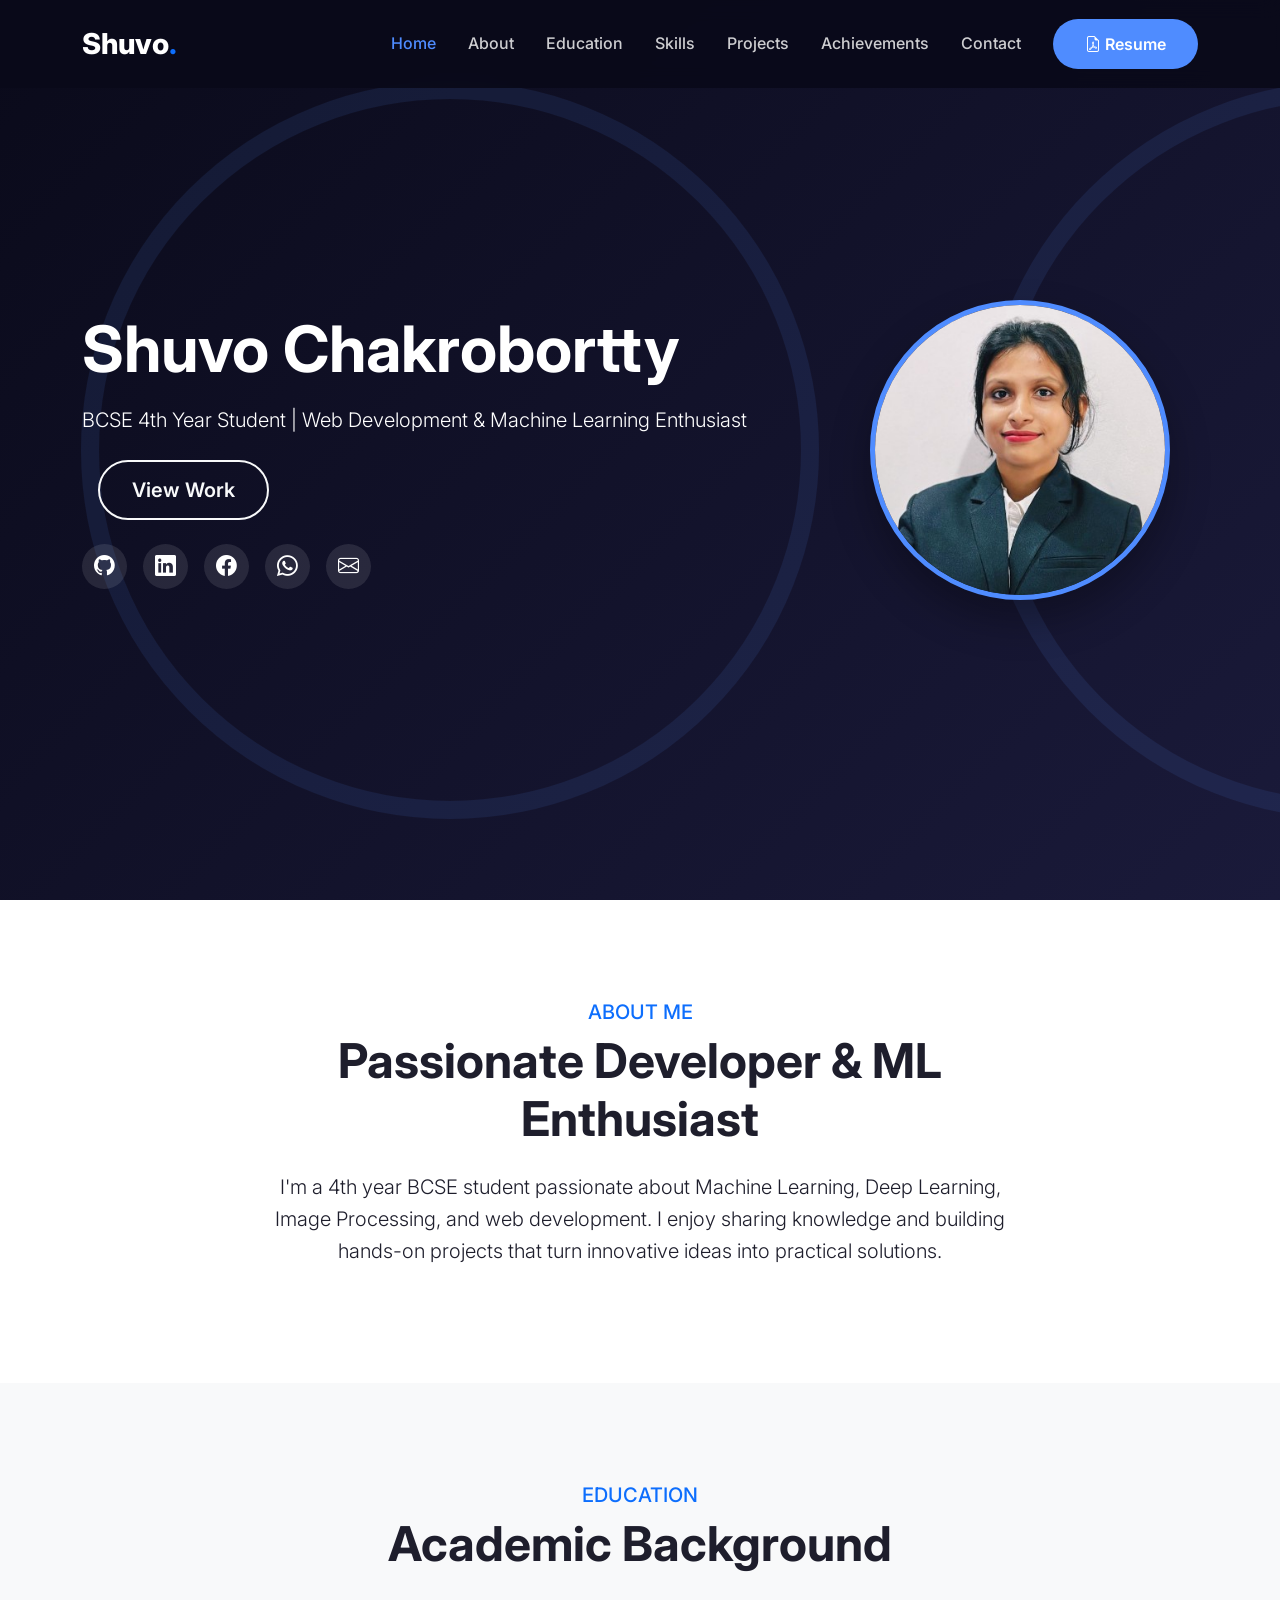
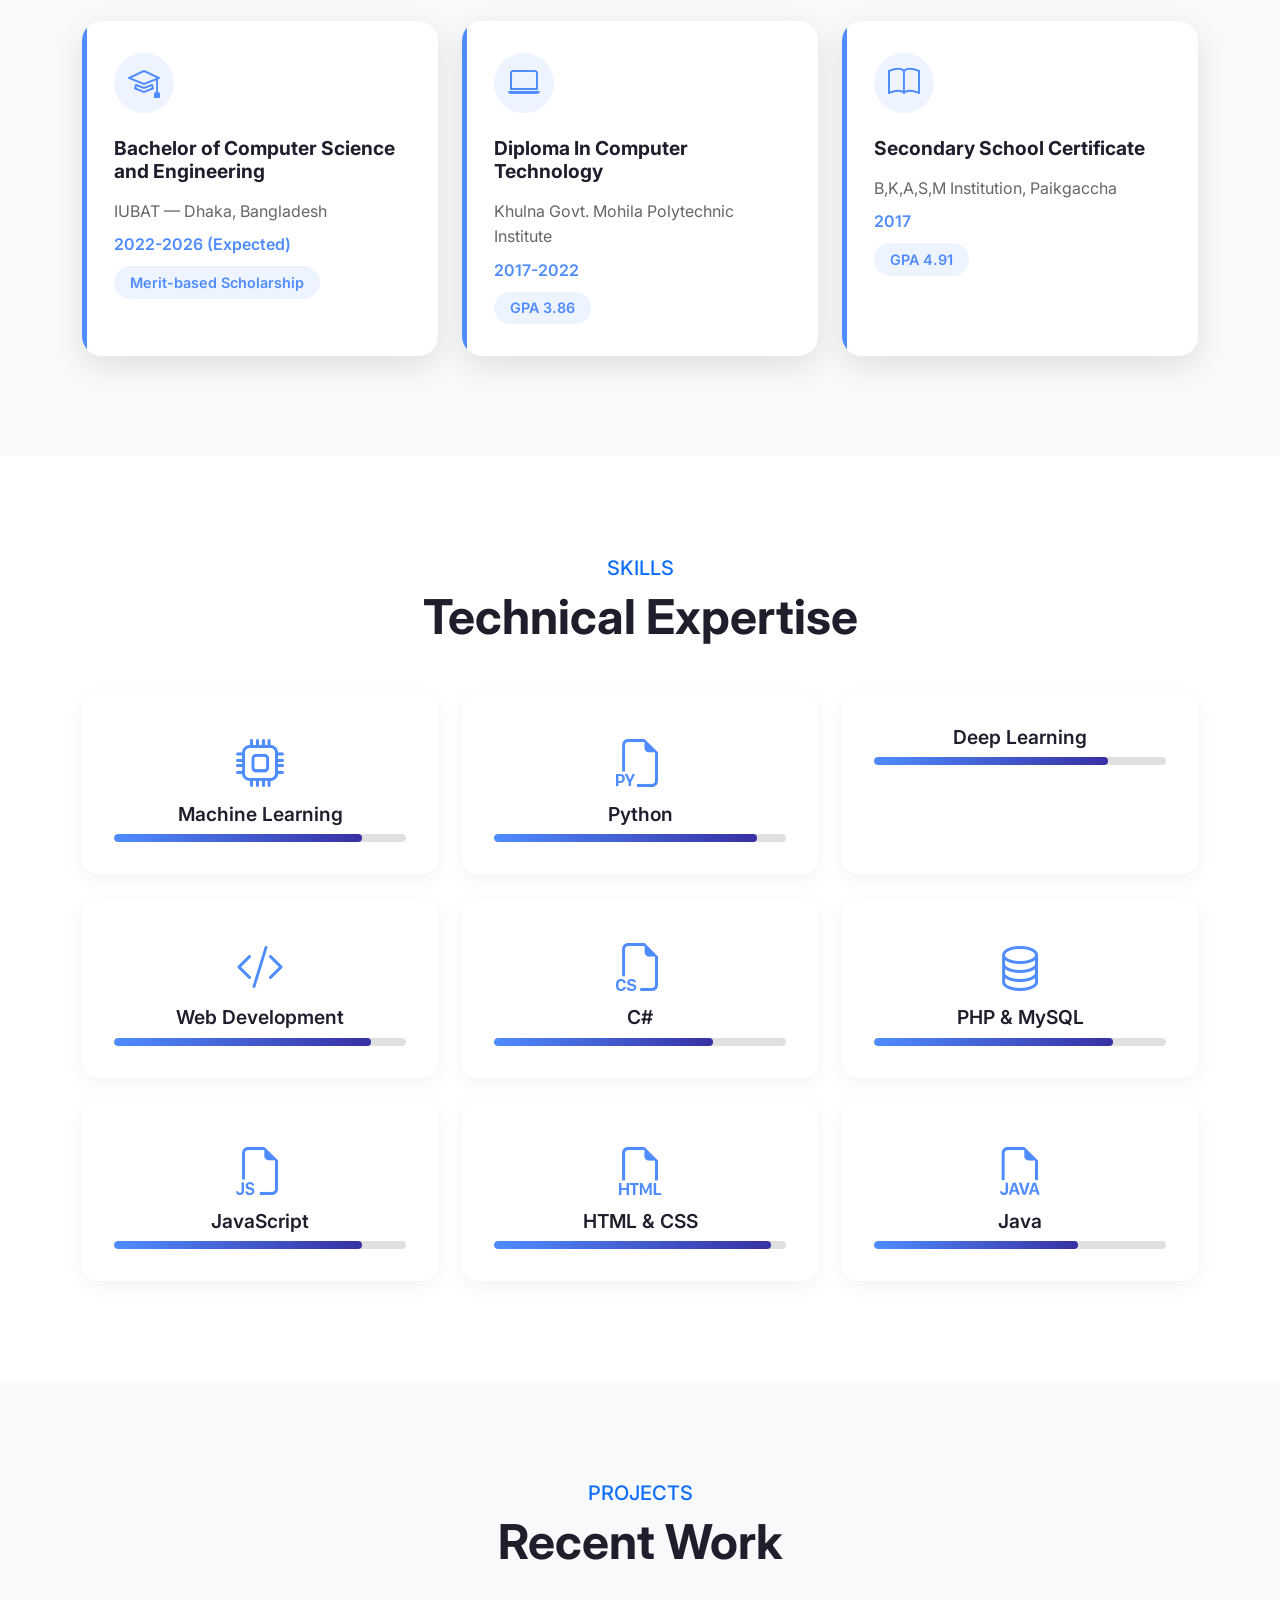
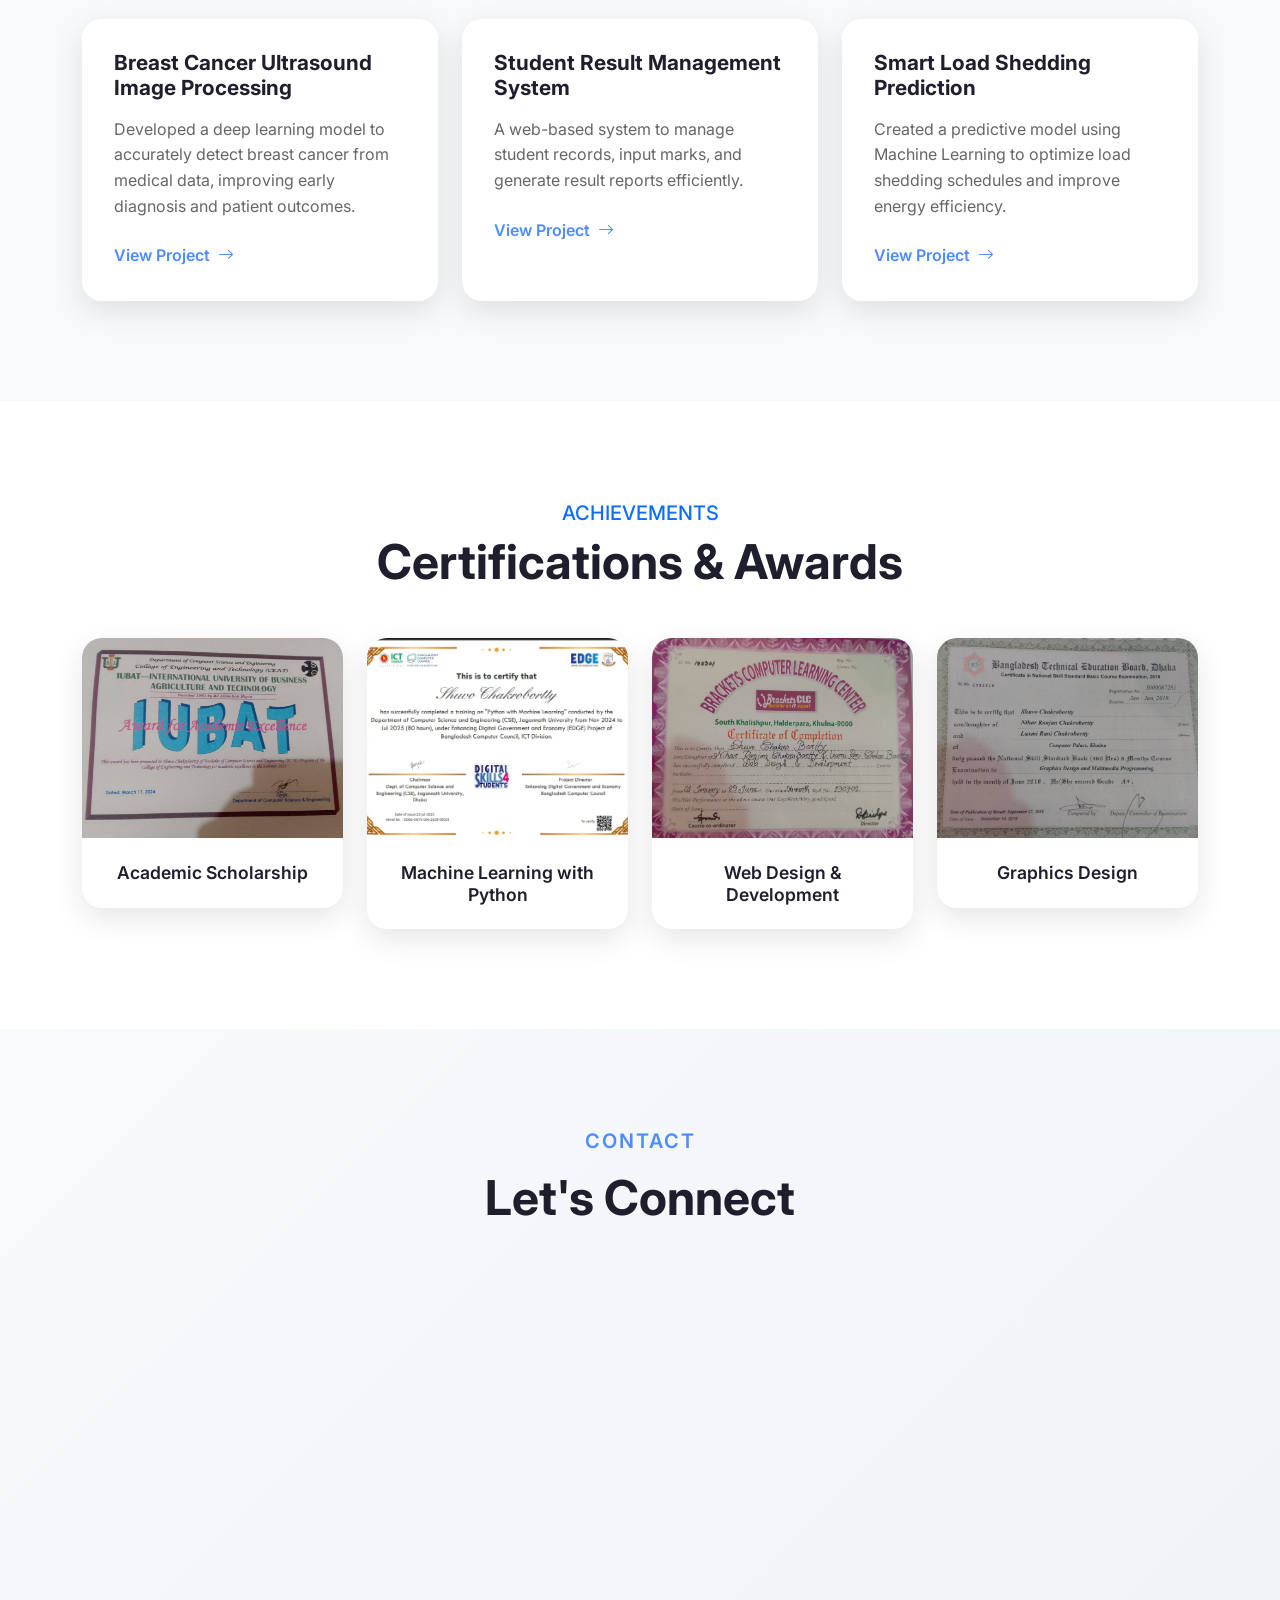
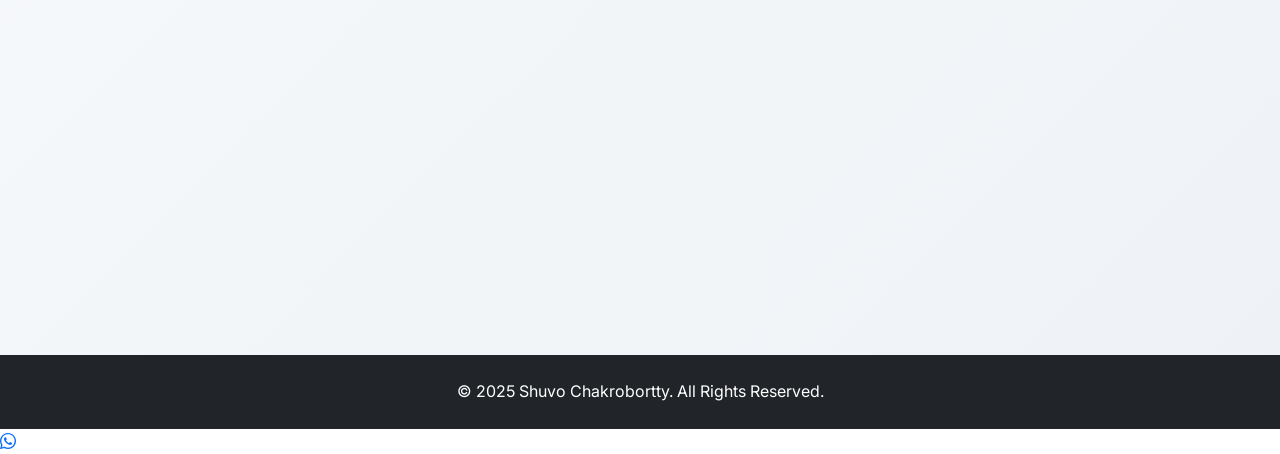
==== commit 9109983c: "Merge branch 'main' of https://github.com/Shuvo928/Portfolio" ====
--- a/index.html
+++ b/index.html
@@ -264,5 +264,9 @@
     <script src="https://cdn.jsdelivr.net/npm/bootstrap@5.3.0/dist/js/bootstrap.bundle.min.js"></script>
     <script src="https://unpkg.com/aos@2.3.1/dist/aos.js"></script>
     <script src="js/main.js"></script>
+    <!-- Floating WhatsApp Button -->
+<a href="https://wa.me/+8801853737654" target="_blank" class="whatsapp-float" title="Chat on WhatsApp">
+    <i class="bi bi-whatsapp"></i>
+</a>
 </body>
 </html>
